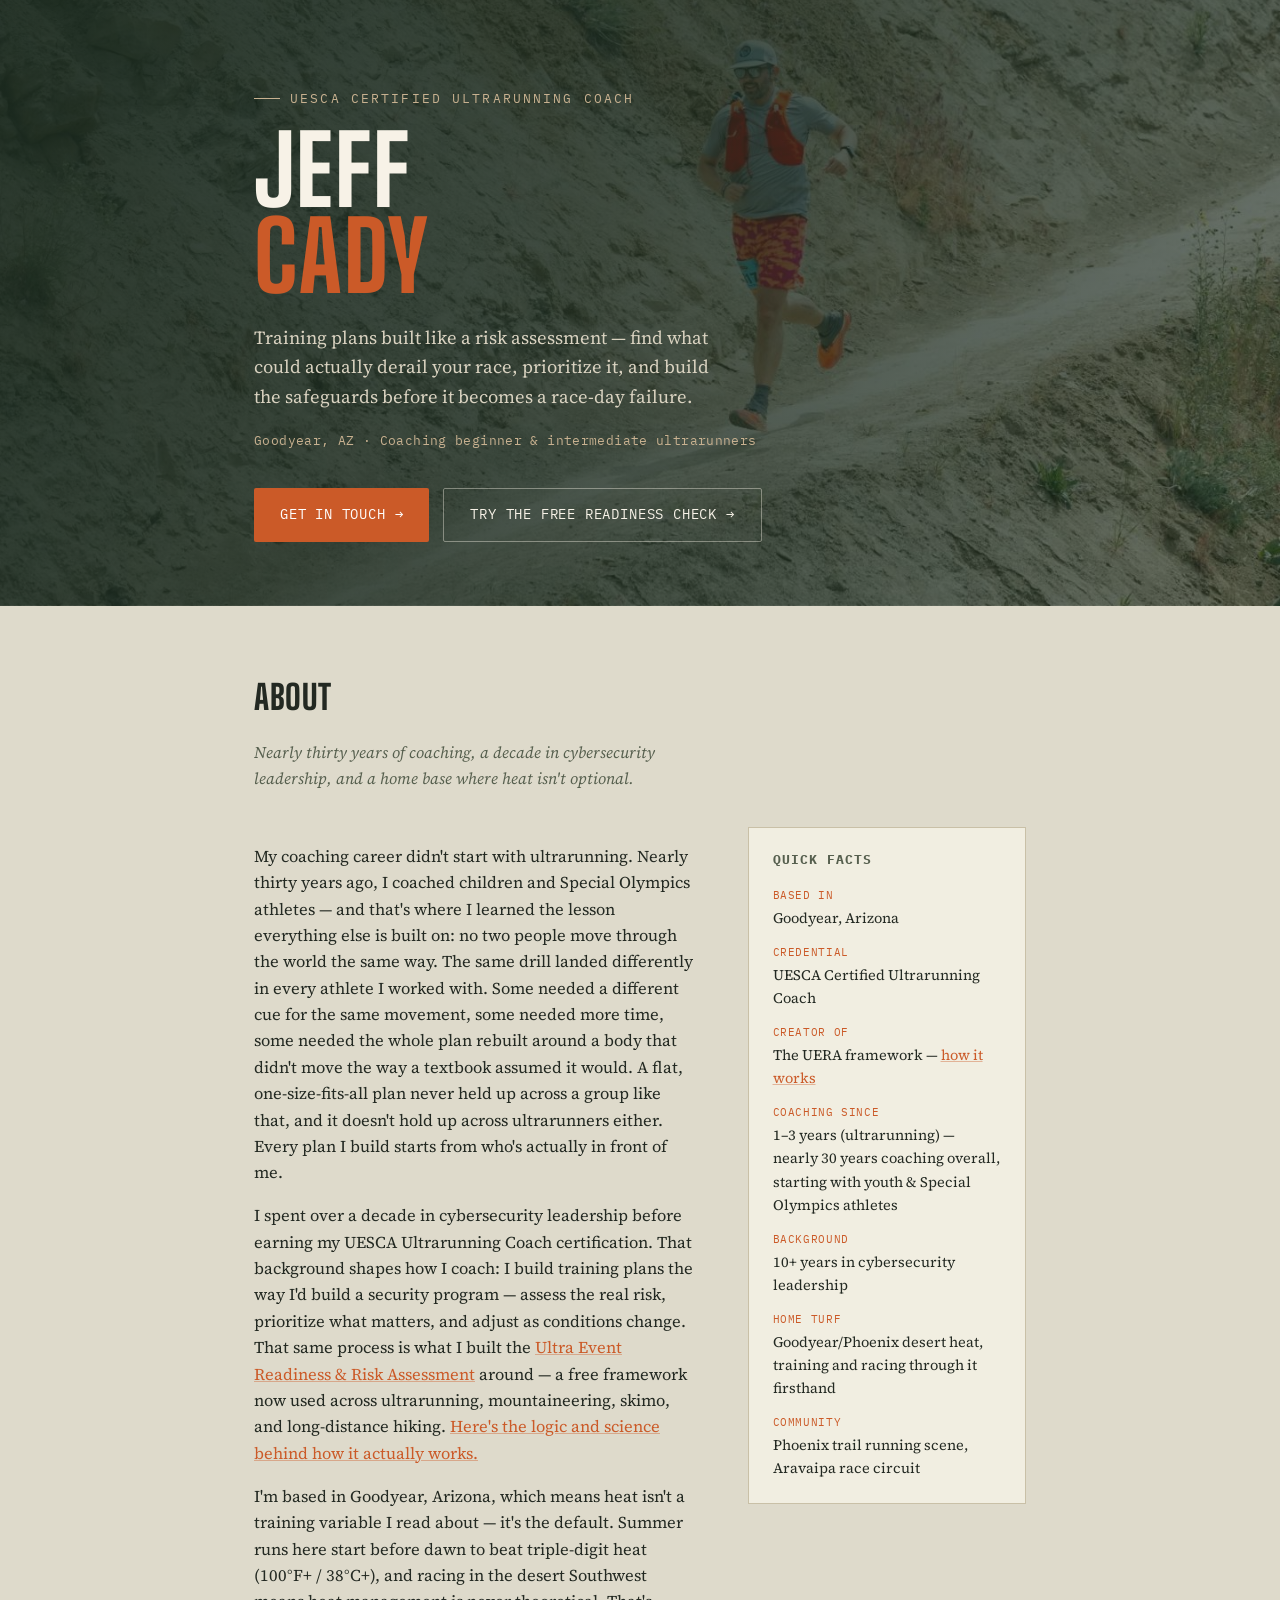
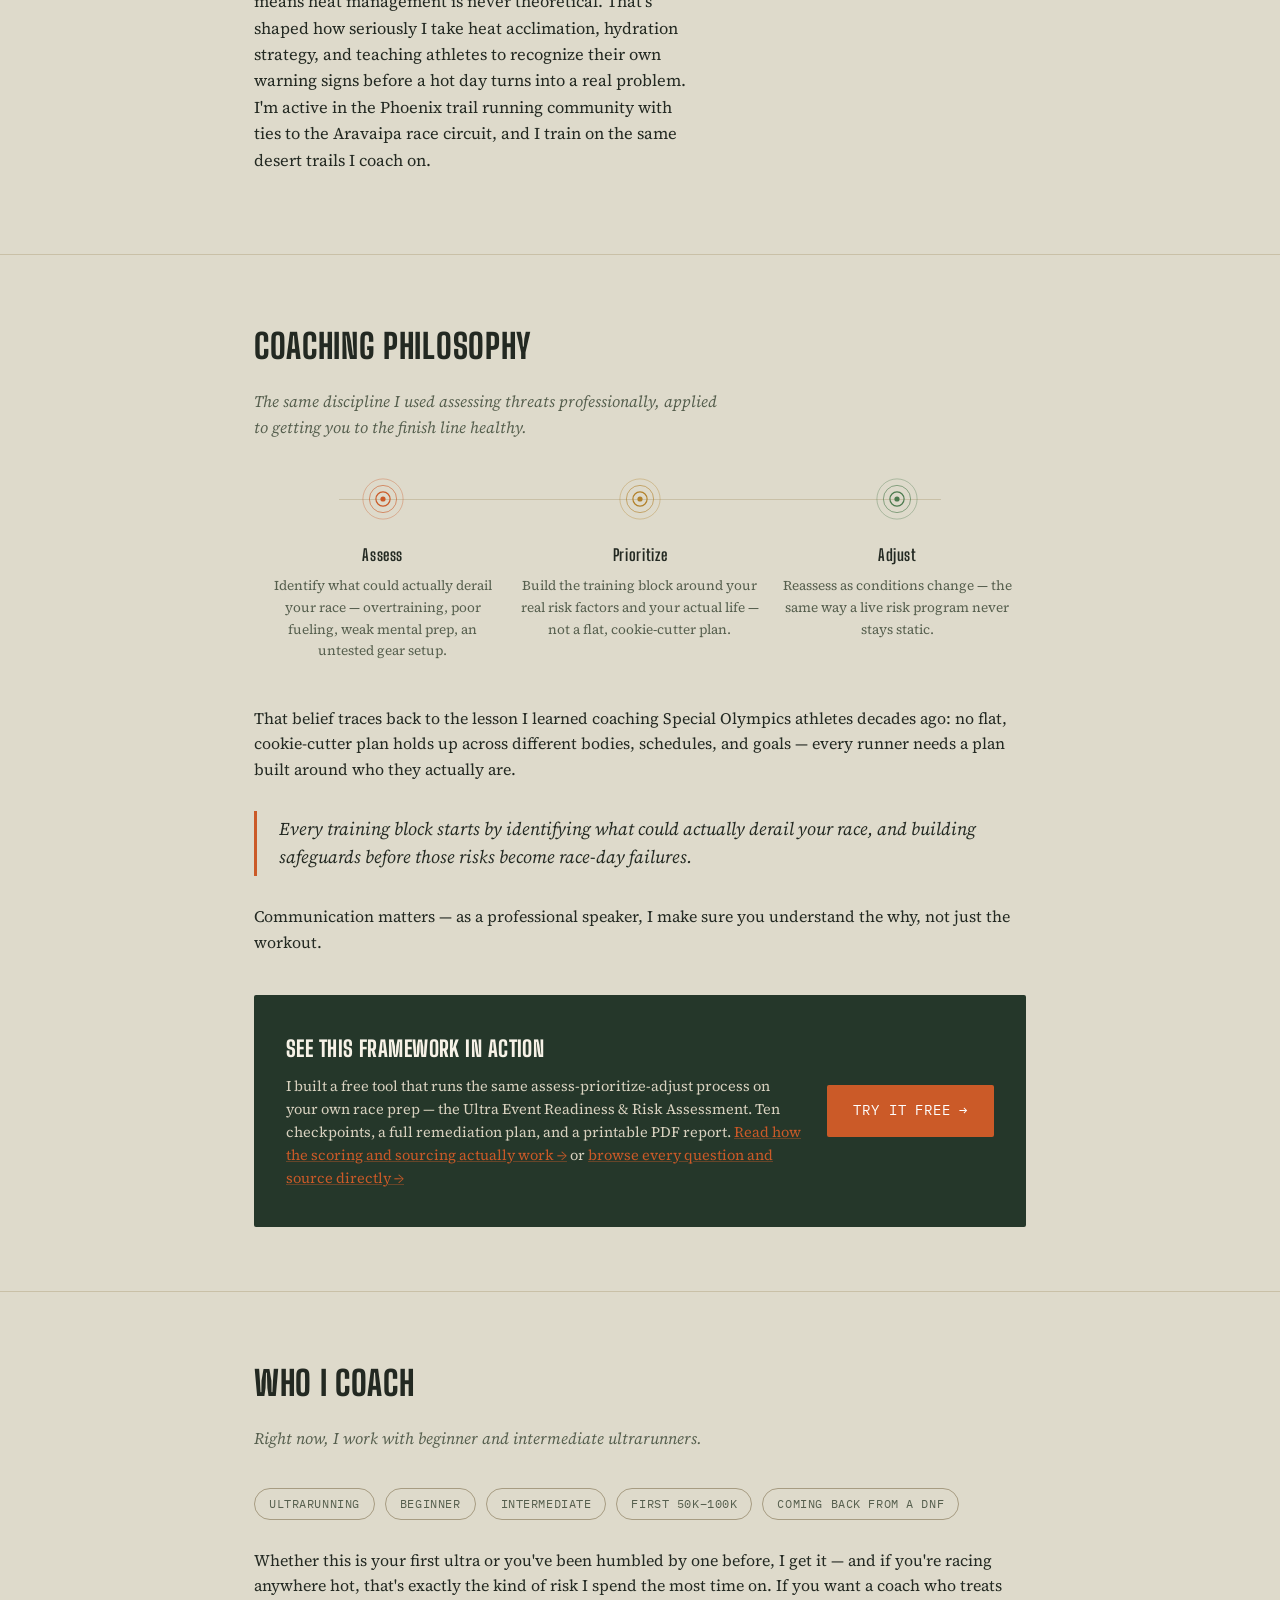
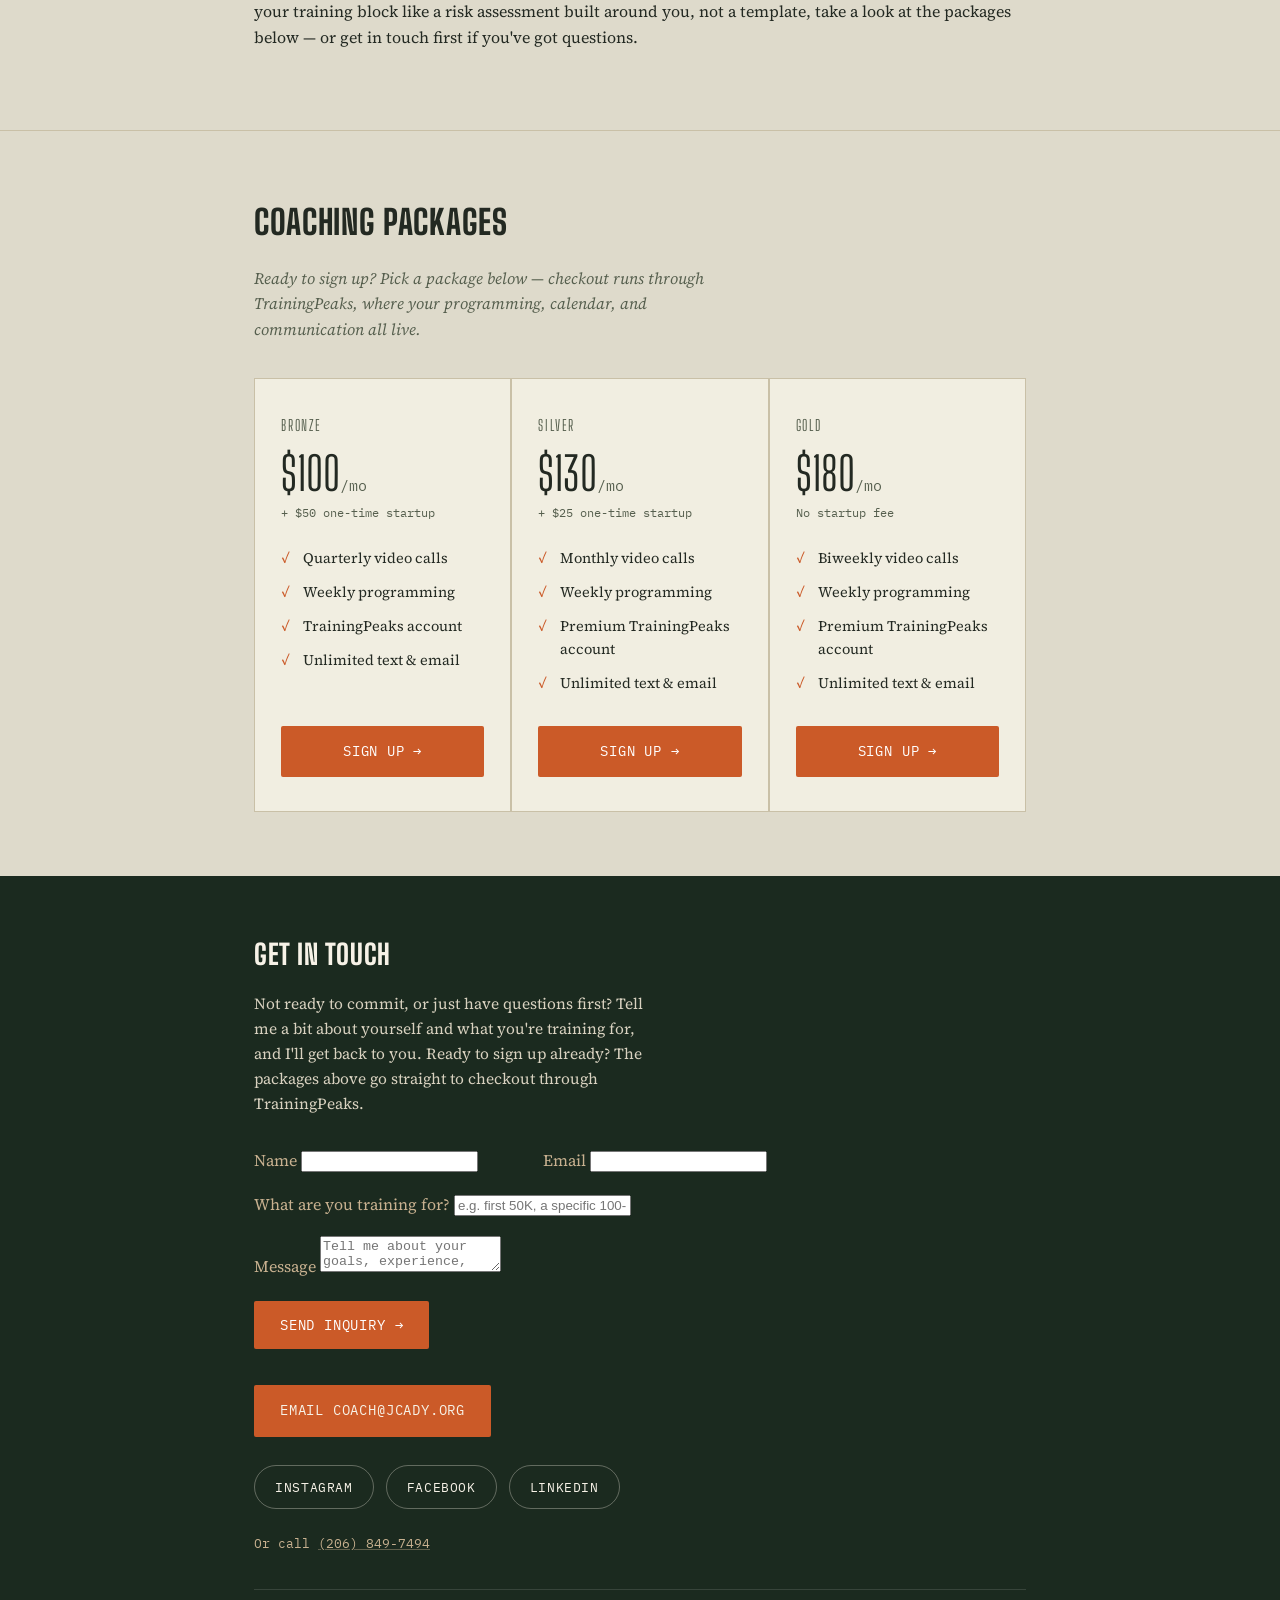
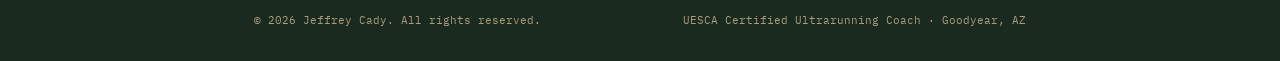
==== index.html @ 96039752 "Add GoatCounter script for analytics" ====
<!DOCTYPE html>
<html lang="en">
<head>
<meta charset="UTF-8">
<meta name="viewport" content="width=device-width, initial-scale=1.0">
<title>Jeff Cady — UESCA Certified Ultrarunning Coach</title>
<meta name="description" content="UESCA certified ultrarunning coach based in Goodyear, AZ. Training plans built like a risk assessment — find what could derail your race, then build the safeguards before it does.">
<link rel="preconnect" href="https://fonts.googleapis.com">
<link rel="preconnect" href="https://fonts.gstatic.com" crossorigin>
<link href="https://fonts.googleapis.com/css2?family=Big+Shoulders+Display:wght@600;700;800&family=Source+Serif+4:ital,opsz,wght@0,8..60,400;0,8..60,600;1,8..60,400&family=IBM+Plex+Mono:wght@400;500;600&display=swap" rel="stylesheet">
<link rel="stylesheet" href="theme.css">
<script src="theme.js"></script>
<style>
  /* Page-specific styles only — shared tokens, resets, type,
     layout shell, hero mechanism, and buttons live in theme.css */

  /* This page's name is two short words, so it can run bigger
     than the theme's default hero heading size. */
  .hero{
    padding:88px 0 64px;
    background-image:
      linear-gradient(120deg, rgba(27,42,31,0.93) 0%, rgba(27,42,31,0.82) 45%, rgba(27,42,31,0.58) 100%),
      url('hero-photo.jpg');
    background-size:cover;
    background-position:62% 30%;
  }
  .hero::before{display:none;}
  .hero h1{font-size:clamp(52px, 11vw, 96px); line-height:0.9;}

  .hero-meta{
    font-family:'IBM Plex Mono', monospace;
    font-size:12.5px;
    color:var(--dim);
    margin-top:18px;
    letter-spacing:0.03em;
  }

  /* ---------- ABOUT ---------- */
  .about-grid{display:grid;grid-template-columns:1.6fr 1fr;gap:48px;align-items:start;}
  .about-grid p{font-size:16.5px;margin-bottom:16px;}
  .facts h3{font-size:13px;letter-spacing:0.08em;color:var(--ink-soft);margin-bottom:16px;font-family:'IBM Plex Mono';text-transform:uppercase;}
  .facts dl{margin:0;}
  .facts dt{font-family:'IBM Plex Mono';font-size:10.5px;letter-spacing:0.06em;text-transform:uppercase;color:var(--accent);margin-top:14px;}
  .facts dt:first-child{margin-top:0;}
  .facts dd{margin:3px 0 0;font-size:14.5px;}
  .facts dd a, #about > .wrap > .about-grid > div > p a{
    color:var(--accent);text-decoration:underline;text-decoration-color:rgba(203,90,40,0.4);
  }
  .facts dd a:hover, #about > .wrap > .about-grid > div > p a:hover{text-decoration-color:var(--accent);}

  @media (max-width:700px){
    .about-grid{grid-template-columns:1fr;}
  }

  /* ---------- PHILOSOPHY / SIGNATURE ---------- */
  .process{
    display:flex;align-items:flex-start;justify-content:space-between;
    margin:8px 0 44px;position:relative;
  }
  .process::before{
    content:"";position:absolute;top:22px;left:11%;right:11%;height:1px;
    background:var(--line-soft);z-index:0;
  }
  .process-step{
    position:relative;z-index:1;flex:1;text-align:center;padding:0 8px;
  }
  .process-step .ring{width:44px;height:44px;margin:0 auto 14px;}
  .process-step h4{
    font-family:'Big Shoulders Display';font-size:16px;letter-spacing:0.04em;
    color:var(--ink);margin-bottom:8px;
  }
  .process-step p{font-size:13.5px;color:var(--ink-soft);margin:0;}

  .philosophy-quote{
    border-left:3px solid var(--accent);
    padding:4px 0 4px 22px;
    margin:28px 0;
    font-size:18px;
    font-style:italic;
    color:var(--ink);
  }

  .tool-callout{
    background:var(--pine-2);
    color:var(--cream);
    padding:36px 32px;
    border-radius:var(--radius);
    margin-top:40px;
    display:flex;
    flex-wrap:wrap;
    gap:24px;
    align-items:center;
    justify-content:space-between;
  }
  .tool-callout .copy{flex:1;min-width:240px;}
  .tool-callout h3{font-size:22px;color:var(--cream);margin-bottom:8px;}
  .tool-callout p{font-size:14.5px;color:#d9d2c0;margin:0;}
  .tool-callout p a{color:var(--accent);text-decoration:underline;text-decoration-color:rgba(203,90,40,0.4);}
  .tool-callout p a:hover{text-decoration-color:var(--accent);}

  /* ---------- FOOTER / CONTACT (page-specific parts) ---------- */
  .contact-row{display:flex;flex-wrap:wrap;gap:14px;margin-bottom:28px;}
  .social-links{display:flex;gap:12px;flex-wrap:wrap;margin-bottom:24px;}
  .social-links a{
    font-family:'IBM Plex Mono';font-size:12.5px;letter-spacing:0.05em;text-transform:uppercase;
    color:var(--cream);text-decoration:none;
    border:1px solid rgba(247,242,231,0.32);padding:11px 20px;border-radius:22px;
    transition:border-color .15s ease, color .15s ease, background .15s ease;
  }
  .social-links a:hover{border-color:var(--accent);color:var(--accent);background:rgba(203,90,40,0.1);}
  .phone-line{
    font-family:'IBM Plex Mono';font-size:12.5px;color:var(--dim);margin-bottom:20px;
  }
  .phone-line a{color:var(--dim);text-decoration:underline;text-decoration-color:rgba(200,177,144,0.4);}
  .phone-line a:hover{color:var(--accent);text-decoration-color:var(--accent);}

  /* ---------- INQUIRY FORM ---------- */
  .inquiry-form{
    display:grid;grid-template-columns:1fr 1fr;gap:18px;
    max-width:560px;margin-bottom:36px;
  }
  .inquiry-form .field:nth-child(3),
  .inquiry-form .field:nth-child(4){grid-column:1 / -1;}
  .inquiry-form button{grid-column:1 / -1;justify-self:start;margin-top:4px;}
  .form-status{
    background:rgba(75,122,78,0.18);border:1px solid var(--low);color:var(--cream);
    padding:14px 18px;margin-bottom:24px;max-width:560px;
    font-family:'IBM Plex Mono', monospace;font-size:13px;
  }
  @media (max-width:560px){
    .inquiry-form{grid-template-columns:1fr;}
    .inquiry-form .field:nth-child(3), .inquiry-form .field:nth-child(4){grid-column:auto;}
  }

  /* ---------- COACHING PACKAGES ---------- */
  .packages-grid{
    display:grid;grid-template-columns:repeat(3,1fr);gap:2px;
    background:var(--line-soft);border:1px solid var(--line-soft);
  }
  .package-card{
    background:var(--paper-2);padding:34px 26px;
    display:flex;flex-direction:column;
  }
  .package-name{
    font-family:'Big Shoulders Display';font-size:15px;letter-spacing:0.12em;
    text-transform:uppercase;color:var(--ink-soft);margin-bottom:14px;
  }
  .package-price{
    font-family:'Big Shoulders Display';font-size:46px;color:var(--ink);
    line-height:1;margin-bottom:6px;
  }
  .package-price span{
    font-size:15px;font-family:'IBM Plex Mono', monospace;text-transform:none;
    letter-spacing:0;color:var(--ink-soft);
  }
  .package-startup{
    font-family:'IBM Plex Mono', monospace;font-size:12px;color:var(--ink-soft);
    margin-bottom:24px;min-height:16px;
  }
  .package-features{
    list-style:none;padding:0;margin:0 0 30px;flex:1;
    display:flex;flex-direction:column;gap:11px;
  }
  .package-features li{
    font-size:14.5px;padding-left:22px;position:relative;
  }
  .package-features li::before{
    content:"\2713";position:absolute;left:0;color:var(--accent);font-weight:600;
  }
  .package-card .btn{width:100%;justify-content:center;text-align:center;}

  @media (max-width:760px){
    .packages-grid{grid-template-columns:1fr;}
  }

  @media (max-width:640px){
    .process{flex-direction:column;gap:28px;}
    .process::before{display:none;}
    .tool-callout{flex-direction:column;align-items:flex-start;}
  }
</style>
</head>
<body>

<header class="hero">
  <div class="wrap">
    <div class="eyebrow">UESCA Certified Ultrarunning Coach</div>
    <h1>Jeff<br><em>Cady</em></h1>
    <p class="lead">Training plans built like a risk assessment — find what could actually derail your race, prioritize it, and build the safeguards before it becomes a race-day failure.</p>
    <div class="hero-meta">Goodyear, AZ &middot; Coaching beginner &amp; intermediate ultrarunners</div>
    <div class="btn-row">
      <a class="btn" href="#contact">Get in Touch &rarr;</a>
      <a class="btn ghost" href="https://uera.jcady.org/?coach=jeff">Try the Free Readiness Check &rarr;</a>
    </div>
  </div>
</header>

<main>

  <section id="about">
    <div class="wrap">
      <h2 class="section-title">About</h2>
      <p class="section-sub">Nearly thirty years of coaching, a decade in cybersecurity leadership, and a home base where heat isn't optional.</p>

      <div class="about-grid">
        <div>
          <p>My coaching career didn't start with ultrarunning. Nearly thirty years ago, I coached children and Special Olympics athletes — and that's where I learned the lesson everything else is built on: no two people move through the world the same way. The same drill landed differently in every athlete I worked with. Some needed a different cue for the same movement, some needed more time, some needed the whole plan rebuilt around a body that didn't move the way a textbook assumed it would. A flat, one-size-fits-all plan never held up across a group like that, and it doesn't hold up across ultrarunners either. Every plan I build starts from who's actually in front of me.</p>
          <p>I spent over a decade in cybersecurity leadership before earning my UESCA Ultrarunning Coach certification. That background shapes how I coach: I build training plans the way I'd build a security program — assess the real risk, prioritize what matters, and adjust as conditions change. That same process is what I built the <a href="https://uera.jcady.org/?coach=jeff">Ultra Event Readiness &amp; Risk Assessment</a> around — a free framework now used across ultrarunning, mountaineering, skimo, and long-distance hiking. <a href="framework.html">Here's the logic and science behind how it actually works.</a></p>
          <p>I'm based in Goodyear, Arizona, which means heat isn't a training variable I read about — it's the default. Summer runs here start before dawn to beat triple-digit heat (100°F+ / 38°C+), and racing in the desert Southwest means heat management is never theoretical. That's shaped how seriously I take heat acclimation, hydration strategy, and teaching athletes to recognize their own warning signs before a hot day turns into a real problem. I'm active in the Phoenix trail running community with ties to the Aravaipa race circuit, and I train on the same desert trails I coach on.</p>
        </div>
        <div class="facts card">
          <h3>Quick Facts</h3>
          <dl>
            <dt>Based In</dt>
            <dd>Goodyear, Arizona</dd>
            <dt>Credential</dt>
            <dd>UESCA Certified Ultrarunning Coach</dd>
            <dt>Creator Of</dt>
            <dd>The UERA framework — <a href="framework.html">how it works</a></dd>
            <dt>Coaching Since</dt>
            <dd>1&ndash;3 years (ultrarunning) &mdash; nearly 30 years coaching overall, starting with youth &amp; Special Olympics athletes</dd>
            <dt>Background</dt>
            <dd>10+ years in cybersecurity leadership</dd>
            <dt>Home Turf</dt>
            <dd>Goodyear/Phoenix desert heat, training and racing through it firsthand</dd>
            <dt>Community</dt>
            <dd>Phoenix trail running scene, Aravaipa race circuit</dd>
          </dl>
        </div>
      </div>
    </div>
  </section>

  <section id="philosophy">
    <div class="wrap">
      <h2 class="section-title">Coaching Philosophy</h2>
      <p class="section-sub">The same discipline I used assessing threats professionally, applied to getting you to the finish line healthy.</p>

      <div class="process">
        <div class="process-step">
          <div class="ring" data-ring="#CB5A28"></div>
          <h4>Assess</h4>
          <p>Identify what could actually derail your race — overtraining, poor fueling, weak mental prep, an untested gear setup.</p>
        </div>
        <div class="process-step">
          <div class="ring" data-ring="#B2812A"></div>
          <h4>Prioritize</h4>
          <p>Build the training block around your real risk factors and your actual life — not a flat, cookie-cutter plan.</p>
        </div>
        <div class="process-step">
          <div class="ring" data-ring="#4B7A4E"></div>
          <h4>Adjust</h4>
          <p>Reassess as conditions change — the same way a live risk program never stays static.</p>
        </div>
      </div>

      <p>That belief traces back to the lesson I learned coaching Special Olympics athletes decades ago: no flat, cookie-cutter plan holds up across different bodies, schedules, and goals — every runner needs a plan built around who they actually are.</p>

      <p class="philosophy-quote">Every training block starts by identifying what could actually derail your race, and building safeguards before those risks become race-day failures.</p>

      <p>Communication matters — as a professional speaker, I make sure you understand the why, not just the workout.</p>

      <div class="tool-callout">
        <div class="copy">
          <h3>See this framework in action</h3>
          <p>I built a free tool that runs the same assess-prioritize-adjust process on your own race prep — the Ultra Event Readiness &amp; Risk Assessment. Ten checkpoints, a full remediation plan, and a printable PDF report. <a href="framework.html">Read how the scoring and sourcing actually work &rarr;</a> or <a href="questions.html">browse every question and source directly &rarr;</a></p>
        </div>
        <a class="btn" href="https://uera.jcady.org/?coach=jeff">Try It Free &rarr;</a>
      </div>
    </div>
  </section>

  <section id="coaching">
    <div class="wrap">
      <h2 class="section-title">Who I Coach</h2>
      <p class="section-sub">Right now, I work with beginner and intermediate ultrarunners.</p>
      <div class="pill-row" style="margin-bottom:28px;">
        <span>Ultrarunning</span>
        <span>Beginner</span>
        <span>Intermediate</span>
        <span>First 50K&ndash;100K</span>
        <span>Coming Back From a DNF</span>
      </div>
      <p>Whether this is your first ultra or you've been humbled by one before, I get it — and if you're racing anywhere hot, that's exactly the kind of risk I spend the most time on. If you want a coach who treats your training block like a risk assessment built around you, not a template, take a look at the packages below — or get in touch first if you've got questions.</p>
    </div>
  </section>

  <section id="packages">
    <div class="wrap">
      <h2 class="section-title">Coaching Packages</h2>
      <p class="section-sub">Ready to sign up? Pick a package below — checkout runs through TrainingPeaks, where your programming, calendar, and communication all live.</p>

      <div class="packages-grid">
        <div class="package-card">
          <div class="package-name">Bronze</div>
          <div class="package-price">$100<span>/mo</span></div>
          <div class="package-startup">+ $50 one-time startup</div>
          <ul class="package-features">
            <li>Quarterly video calls</li>
            <li>Weekly programming</li>
            <li>TrainingPeaks account</li>
            <li>Unlimited text &amp; email</li>
          </ul>
          <a class="btn" href="https://checkout.trainingpeaks.com/product/fa7d87b4-37cd-4fff-86c9-94c279e840ec" target="_blank" rel="noopener">Sign Up &rarr;</a>
        </div>

        <div class="package-card">
          <div class="package-name">Silver</div>
          <div class="package-price">$130<span>/mo</span></div>
          <div class="package-startup">+ $25 one-time startup</div>
          <ul class="package-features">
            <li>Monthly video calls</li>
            <li>Weekly programming</li>
            <li>Premium TrainingPeaks account</li>
            <li>Unlimited text &amp; email</li>
          </ul>
          <a class="btn" href="https://checkout.trainingpeaks.com/product/b3e2604d-a844-4b4e-85df-d544a446a9f3" target="_blank" rel="noopener">Sign Up &rarr;</a>
        </div>

        <div class="package-card">
          <div class="package-name">Gold</div>
          <div class="package-price">$180<span>/mo</span></div>
          <div class="package-startup">No startup fee</div>
          <ul class="package-features">
            <li>Biweekly video calls</li>
            <li>Weekly programming</li>
            <li>Premium TrainingPeaks account</li>
            <li>Unlimited text &amp; email</li>
          </ul>
          <a class="btn" href="https://checkout.trainingpeaks.com/product/fa2227bb-a117-439f-84ff-10e4fa1d51db" target="_blank" rel="noopener">Sign Up &rarr;</a>
        </div>
      </div>
    </div>
  </section>

</main>

<footer id="contact" class="site-footer-full">
  <div class="wrap">
    <h2>Get In Touch</h2>
    <p class="lead-f">Not ready to commit, or just have questions first? Tell me a bit about yourself and what you're training for, and I'll get back to you. Ready to sign up already? The packages above go straight to checkout through TrainingPeaks.</p>

    <div id="formStatus" class="form-status" hidden>Thanks — that's sent. I'll get back to you soon.</div>

    <form id="inquiryForm" class="inquiry-form" action="https://formspree.io/f/moeqvykw" method="POST">
      <div class="field">
        <label for="inq-name">Name</label>
        <input type="text" id="inq-name" name="name" required autocomplete="name">
      </div>
      <div class="field">
        <label for="inq-email">Email</label>
        <input type="email" id="inq-email" name="email" required autocomplete="email">
      </div>
      <div class="field">
        <label for="inq-goal">What are you training for?</label>
        <input type="text" id="inq-goal" name="training_for" placeholder="e.g. first 50K, a specific 100-miler, coming back from injury">
      </div>
      <div class="field">
        <label for="inq-message">Message</label>
        <textarea id="inq-message" name="message" required placeholder="Tell me about your goals, experience, and what you're looking for in a coach."></textarea>
      </div>

      <!-- Spam trap: real visitors never fill this in; bots often do. -->
      <input type="text" name="_gotcha" style="display:none" tabindex="-1" autocomplete="off">
      <input type="hidden" name="_subject" value="New coaching inquiry — jcady.org">
      <input type="hidden" name="_next" id="inq-next" value="">

      <button type="submit" class="btn">Send Inquiry &rarr;</button>
    </form>

    <div class="contact-row">
      <a class="btn ghost-dark" href="mailto:coach@jcady.org">Email coach@jcady.org</a>
    </div>

    <div class="social-links">
      <a href="https://www.instagram.com/jeffreycady/" target="_blank" rel="noopener">Instagram</a>
      <a href="https://www.facebook.com/jeffrey.cady" target="_blank" rel="noopener">Facebook</a>
      <a href="https://www.linkedin.com/in/jeffreycady/" target="_blank" rel="noopener">LinkedIn</a>
    </div>

    <div class="phone-line">Or call <a href="tel:2068497494">(206) 849-7494</a></div>

    <div class="footer-bottom">
      <span>&copy; 2026 Jeffrey Cady. All rights reserved.</span>
      <span>UESCA Certified Ultrarunning Coach &middot; Goodyear, AZ</span>
    </div>
  </div>
</footer>

<script>
  document.querySelectorAll('.ring[data-ring]').forEach(el=>{
    el.innerHTML = waypointIcon(el.dataset.ring, 44);
  });

  // Point Formspree's redirect back at this exact page, whatever domain
  // it ends up live on, and land on the contact section with ?sent=true.
  const nextField = document.getElementById('inq-next');
  if(nextField){
    nextField.value = window.location.origin + window.location.pathname + '?sent=true#contact';
  }

  // If we just got redirected back from a successful submission, show
  // the confirmation banner and clean the URL up.
  if(window.location.search.includes('sent=true')){
    const status = document.getElementById('formStatus');
    if(status) status.hidden = false;
    const form = document.getElementById('inquiryForm');
    if(form) form.hidden = true;
    history.replaceState(null, '', window.location.pathname + '#contact');
  }
</script>

<script data-goatcounter="https://jcady.goatcounter.com/count"
        async src="//gc.zgo.at/count.js"></script>
</body>
</html>
---- theme.css ----
/* ============================================================
   JEFF CADY / UESCA COACHING — SHARED THEME
   ------------------------------------------------------------
   Design tokens, resets, typography, layout shell, hero
   mechanism, and buttons shared by every page in this site
   family (jcady.org, uera.jcady.org, and any future page).

   HOW TO USE THIS FOR A NEW PAGE:
   1. Link this file + the same Google Fonts <link> this file
      assumes (Big Shoulders Display, Source Serif 4, IBM Plex
      Mono) — see any existing page's <head> for the exact tag.
   2. Link theme.js right after it (provides the topo contour
      background and the waypoint-ring icon generator).
   3. Use the classes below (.wrap, .hero, .btn, section,
      .section-title, etc.) for anything generic.
   4. Write page-specific CSS in your own page's <style> block,
      AFTER the theme.css <link>, so it can override anything
      that needs to differ (hero heading size, section colors,
      one-off components). Don't edit this file for a one-page
      need — only add something here if it's genuinely reusable
      across multiple pages.
   ============================================================ */

:root{
  /* ---- Core palette ---- */
  --paper:#DEDACB;
  --paper-2:#F1EEE1;
  --ink:#232922;
  --ink-soft:#565f4e;
  --pine:#1B2A1F;
  --pine-2:#25372A;
  --line:#A79C82;
  --line-soft:#c9c0a7;
  --accent:#CB5A28;
  --cream:#F7F2E7;
  --dim:#c8b190;
  --radius:2px;

  /* ---- Risk/status tiers ----
     For any tool that scores, flags, or rates something.
     Skip these tokens entirely on pages that don't need them. */
  --low:#4B7A4E;
  --mid:#B2812A;
  --high:#B23B2E;
  --low-bg:rgba(75,122,78,0.13);
  --mid-bg:rgba(178,129,42,0.15);
  --high-bg:rgba(178,59,46,0.14);
}

/* ---------- Reset & base ---------- */
*{box-sizing:border-box;}
html{scroll-behavior:smooth;}
body{
  margin:0;
  background:var(--paper);
  color:var(--ink);
  font-family:'Source Serif 4', Georgia, serif;
  -webkit-font-smoothing:antialiased;
  line-height:1.6;
}
img{max-width:100%;display:block;}
a{color:inherit;}

/* ---------- Typography ---------- */
h1,h2,h3,.display{
  font-family:'Big Shoulders Display', sans-serif;
  text-transform:uppercase;
  letter-spacing:0.02em;
  font-weight:800;
  margin:0;
}
.mono{font-family:'IBM Plex Mono', monospace;}
button{font-family:'IBM Plex Mono', monospace;cursor:pointer;}
button:focus-visible, input:focus-visible, a:focus-visible, label:focus-within{
  outline:3px solid var(--accent);
  outline-offset:2px;
}

/* ---------- Layout shell ---------- */
.wrap{max-width:820px;margin:0 auto;padding:0 24px;}
section{padding:64px 0;}
section + section{border-top:1px solid var(--line-soft);}
.section-title{font-size:clamp(26px,4vw,34px);margin-bottom:10px;}
.section-sub{color:var(--ink-soft);font-size:16px;max-width:60ch;margin-bottom:36px;font-style:italic;}

/* ---------- Hero (dark pine header w/ topo texture) ----------
   Structural mechanism only. Override .hero{padding} and
   .hero h1{font-size} per page — a two-word name and a
   four-word product title need different scale, and that's
   fine to set locally. */
.hero{
  background:var(--pine);
  color:var(--cream);
  position:relative;
  overflow:hidden;
  padding:76px 0 58px;
}
.hero::before{
  content:"";
  position:absolute;inset:0;
  background-image:var(--contour-pattern);
  opacity:0.5;
  pointer-events:none;
}
.hero .wrap{position:relative;z-index:1;}
.eyebrow{
  font-family:'IBM Plex Mono', monospace;
  font-size:12.5px;
  letter-spacing:0.17em;
  text-transform:uppercase;
  color:var(--dim);
  margin-bottom:19px;
  display:flex;
  align-items:center;
  gap:10px;
}
.eyebrow::before{content:"";width:26px;height:1px;background:var(--dim);display:inline-block;}
.hero h1{
  font-size:clamp(44px, 9vw, 80px);
  line-height:0.92;
  color:var(--cream);
}
.hero h1 em{font-style:normal;color:var(--accent);}
.hero p.lead{
  font-family:'Source Serif 4', serif;
  font-size:18.5px;
  color:#d9d2c0;
  max-width:52ch;
  margin-top:23px;
}

/* ---------- Buttons ---------- */
.btn-row{display:flex;gap:14px;margin-top:38px;flex-wrap:wrap;}
.btn{
  display:inline-flex;align-items:center;gap:10px;
  background:var(--accent);color:#fff;border:none;
  padding:15px 26px;font-size:13.5px;letter-spacing:0.06em;text-transform:uppercase;
  border-radius:var(--radius);text-decoration:none;
  font-family:'IBM Plex Mono', monospace;
  transition:background .15s ease, transform .15s ease;
}
.btn:hover{background:#b04b1f;}
.btn:active{transform:translateY(1px);}
.btn:disabled{opacity:0.35;cursor:not-allowed;}
.btn.small{padding:9px 16px;font-size:11.5px;}

/* Ghost button — default styling assumes a light background
   (body sections on --paper/--paper-2). */
.btn.ghost{background:transparent;border:1px solid var(--line);color:var(--ink);}
.btn.ghost:hover{background:rgba(0,0,0,0.05);}

/* Ghost button automatically flips for dark/hero contexts —
   any page's hero gets a correctly-contrasted ghost button
   for free, no per-page override needed. */
.hero .btn.ghost, .btn.ghost-dark{
  border-color:rgba(247,242,231,0.4);color:var(--cream);
}
.hero .btn.ghost:hover, .btn.ghost-dark:hover{background:rgba(255,255,255,0.08);}

/* ---------- Tags / pills ----------
   Small rounded label chips — used for specialty tags,
   category labels, anything that reads as a short badge. */
.pill-row{display:flex;flex-wrap:wrap;gap:10px;}
.pill-row span, .pill-row a{
  font-family:'IBM Plex Mono', monospace;font-size:11.5px;letter-spacing:0.05em;text-transform:uppercase;
  border:1px solid var(--line);padding:6px 14px;border-radius:20px;color:var(--ink-soft);
  text-decoration:none;
}

/* ---------- Simple card ----------
   A bordered content block on --paper-2. Good starting point
   for fact boxes, callouts, or list cards on a new page. */
.card{background:var(--paper-2);border:1px solid var(--line-soft);padding:22px 24px;}

/* ---------- Footer shell ----------
   The dark marketing-style footer (name, blurb, contact,
   copyright). A tool that just needs a thin credit line
   at the bottom of its own screens doesn't need this at all.*/
footer.site-footer-full{background:var(--pine);color:var(--dim);padding:56px 0 32px;}
footer.site-footer-full h2{color:var(--cream);font-size:28px;margin-bottom:12px;}
footer.site-footer-full p.lead-f{color:#d9d2c0;font-size:15.5px;max-width:50ch;margin-bottom:32px;}
.footer-bottom{
  border-top:1px solid rgba(255,255,255,0.12);
  margin-top:36px;padding-top:22px;
  font-family:'IBM Plex Mono', monospace;font-size:11px;color:#a99b7d;
  display:flex;justify-content:space-between;flex-wrap:wrap;gap:10px;
}
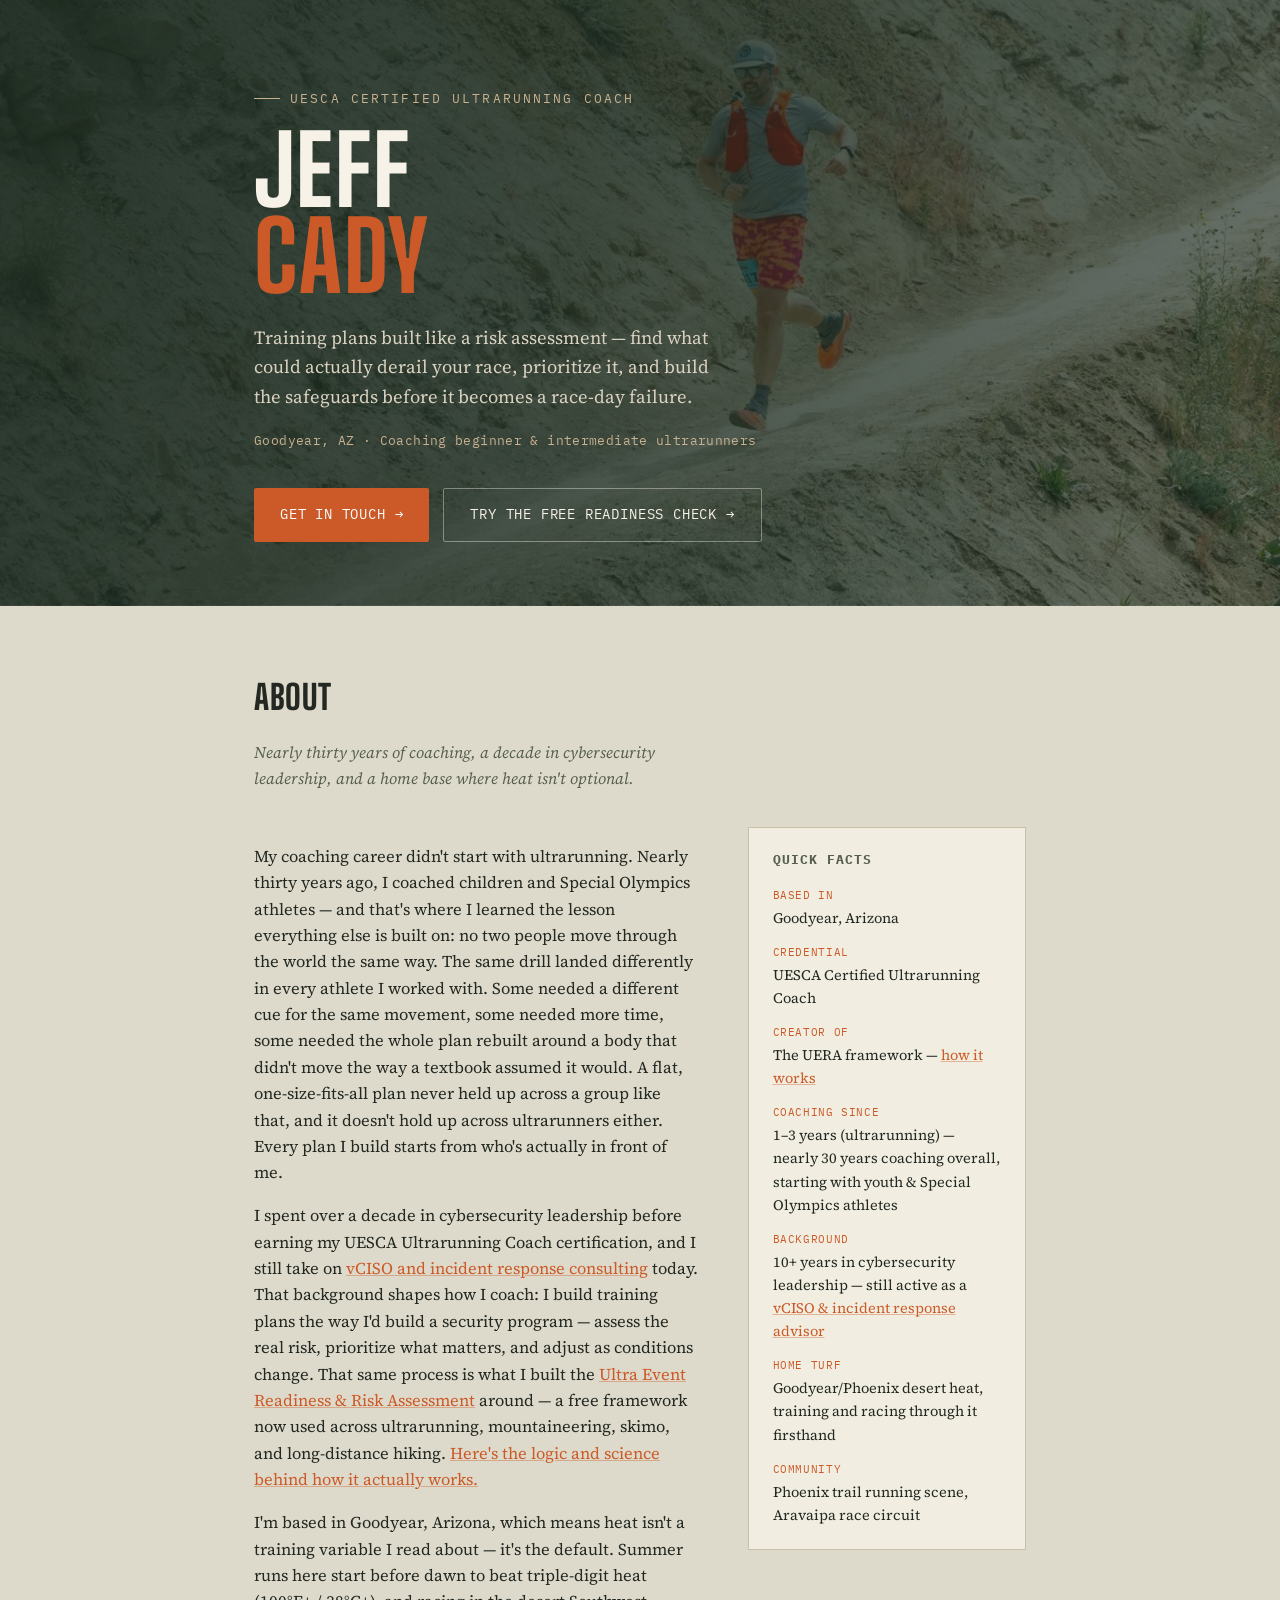
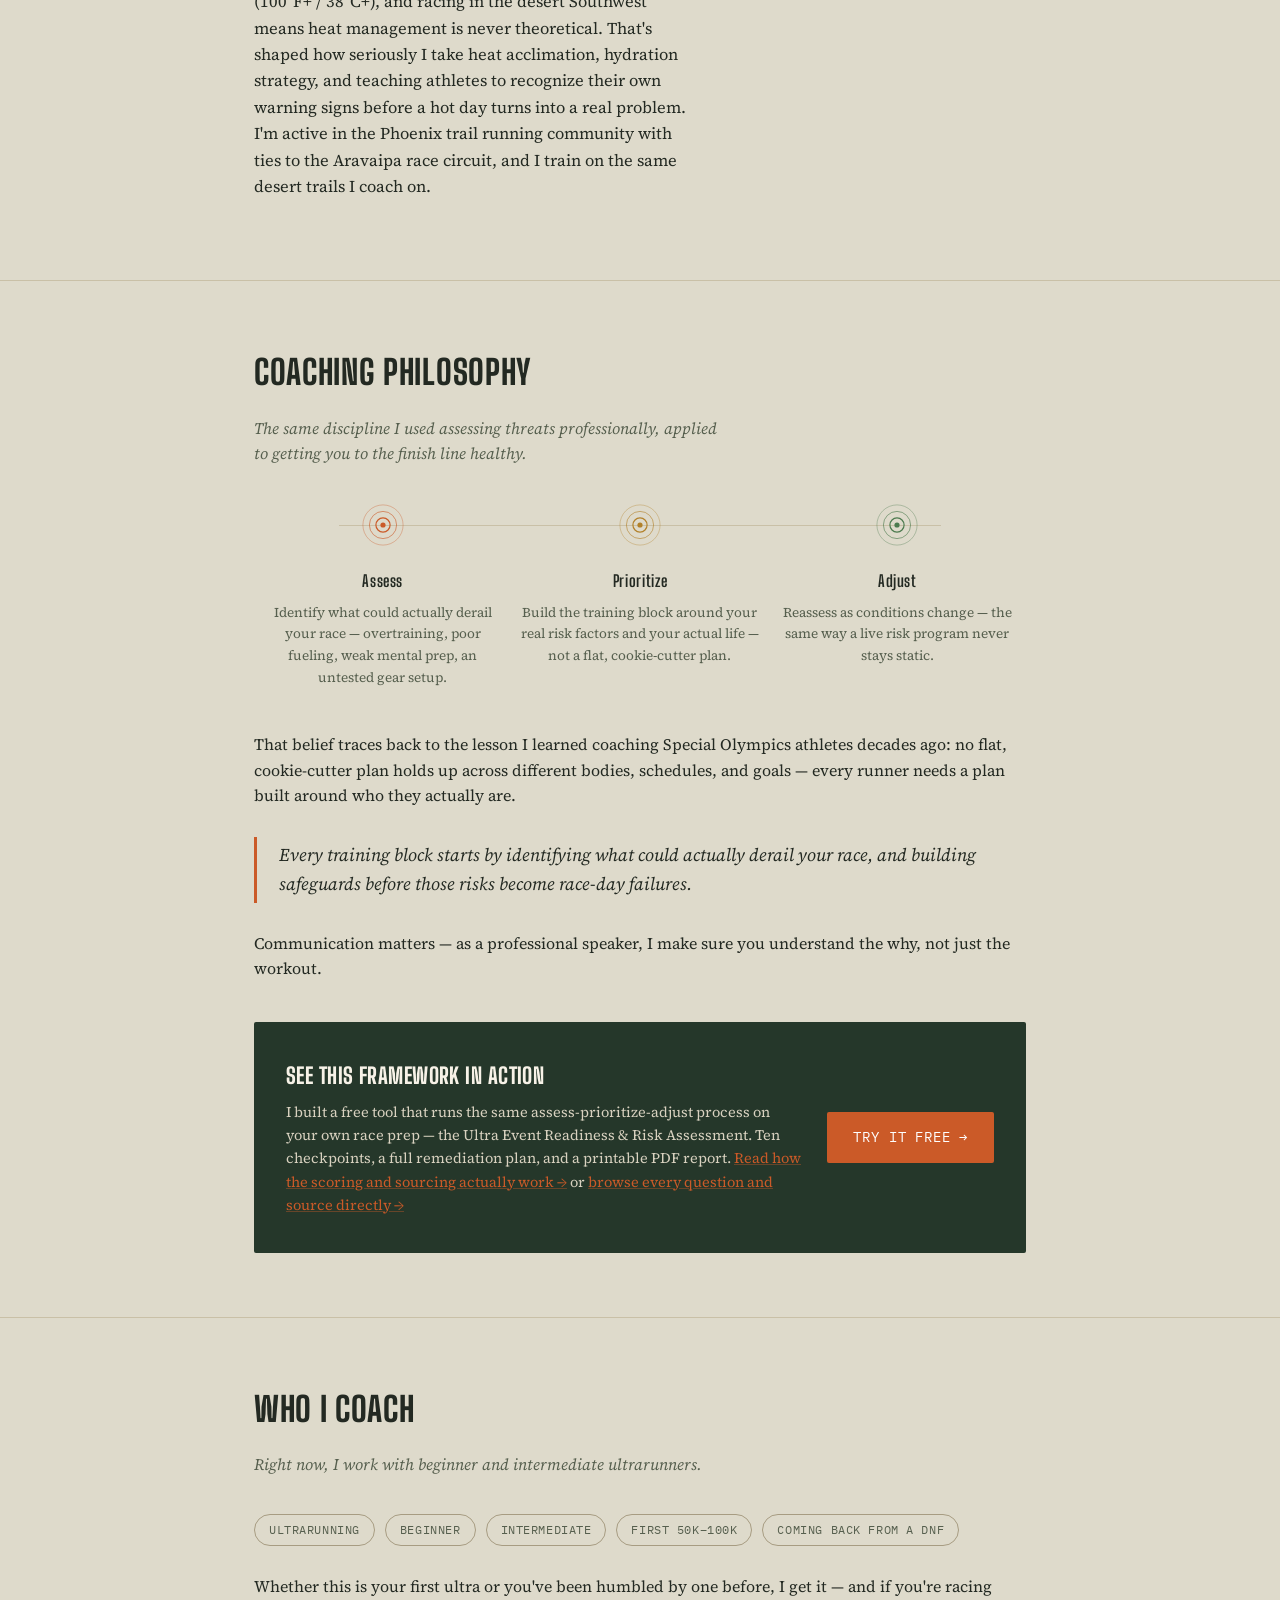
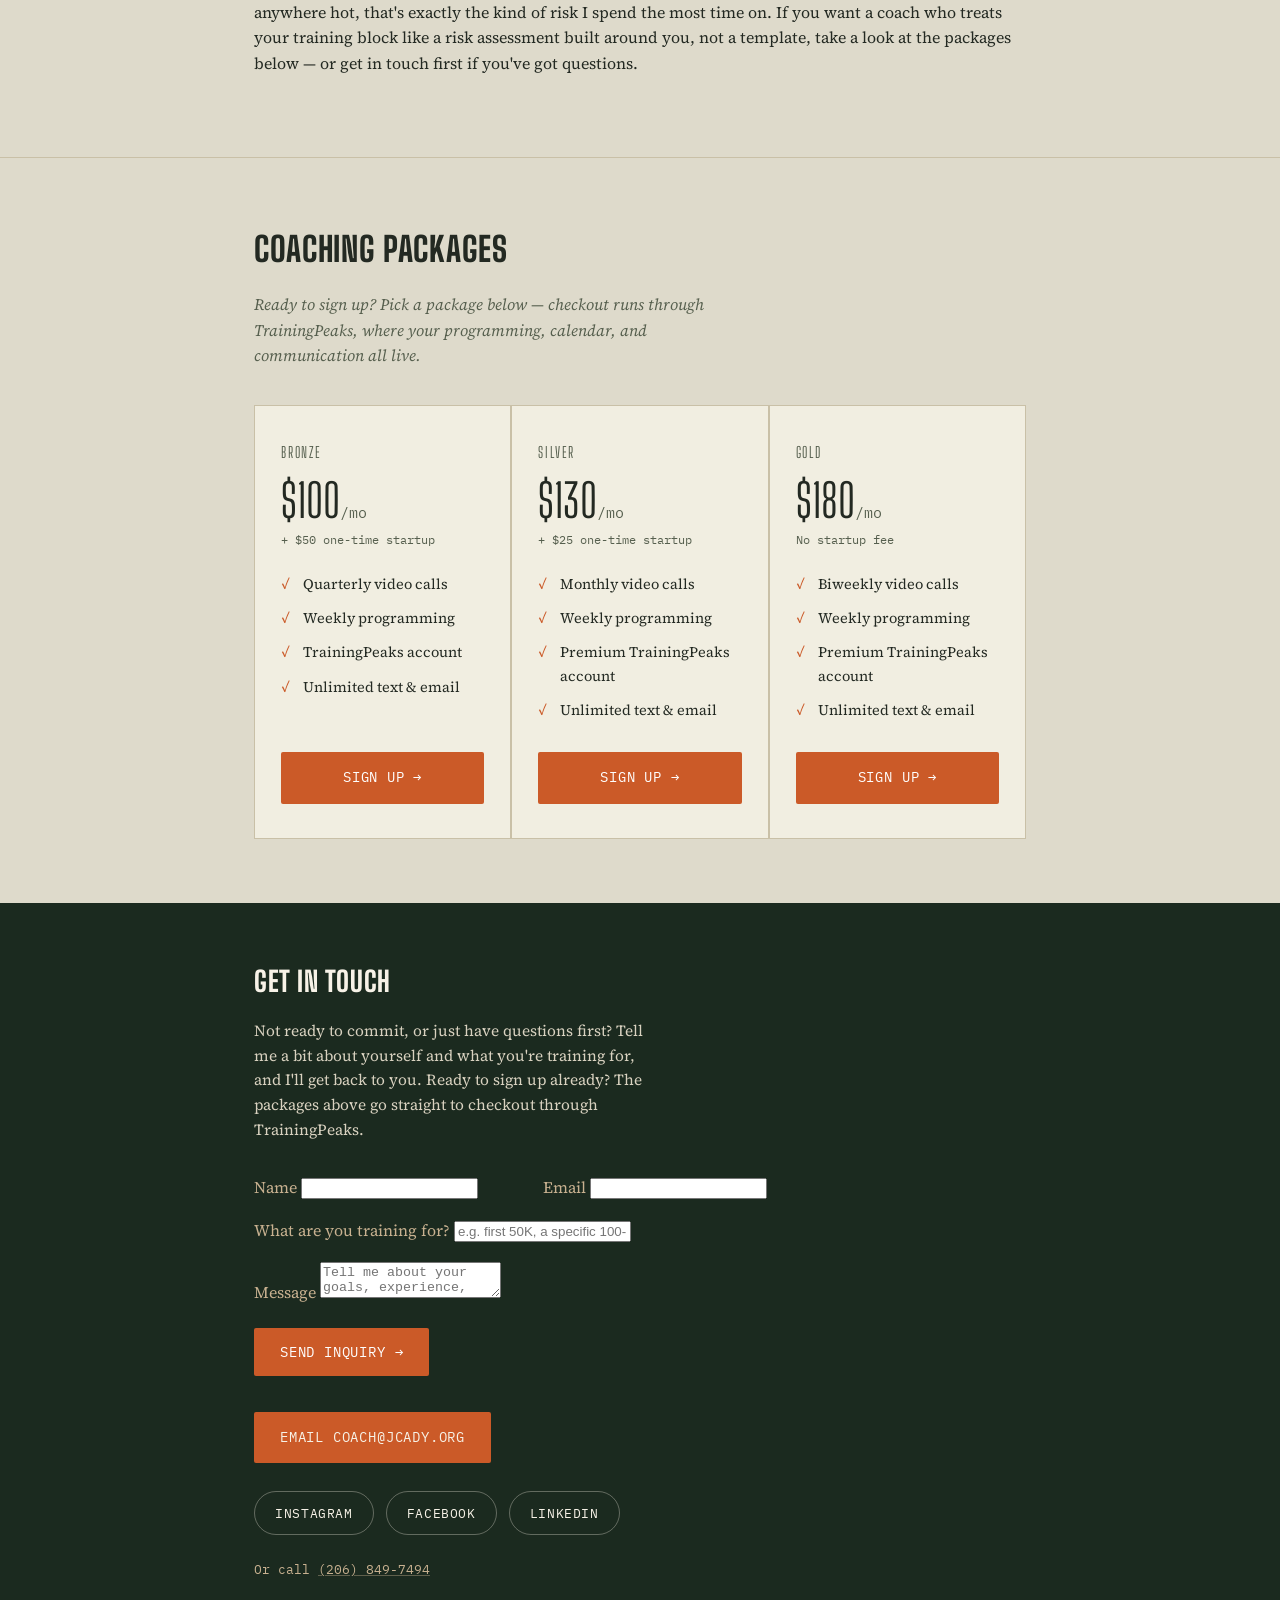
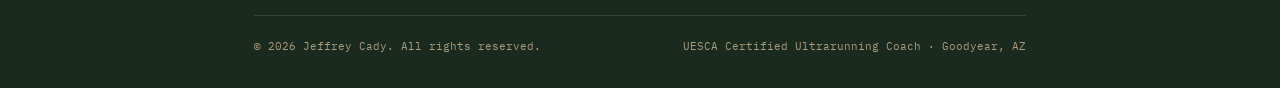
==== commit a0a8c9e5: "Update coaching background and experience details" ====
--- a/index.html
+++ b/index.html
@@ -205,7 +205,7 @@
       <div class="about-grid">
         <div>
           <p>My coaching career didn't start with ultrarunning. Nearly thirty years ago, I coached children and Special Olympics athletes — and that's where I learned the lesson everything else is built on: no two people move through the world the same way. The same drill landed differently in every athlete I worked with. Some needed a different cue for the same movement, some needed more time, some needed the whole plan rebuilt around a body that didn't move the way a textbook assumed it would. A flat, one-size-fits-all plan never held up across a group like that, and it doesn't hold up across ultrarunners either. Every plan I build starts from who's actually in front of me.</p>
-          <p>I spent over a decade in cybersecurity leadership before earning my UESCA Ultrarunning Coach certification. That background shapes how I coach: I build training plans the way I'd build a security program — assess the real risk, prioritize what matters, and adjust as conditions change. That same process is what I built the <a href="https://uera.jcady.org/?coach=jeff">Ultra Event Readiness &amp; Risk Assessment</a> around — a free framework now used across ultrarunning, mountaineering, skimo, and long-distance hiking. <a href="framework.html">Here's the logic and science behind how it actually works.</a></p>
+          <p>I spent over a decade in cybersecurity leadership before earning my UESCA Ultrarunning Coach certification, and I still take on <a href="https://security.jcady.org">vCISO and incident response consulting</a> today. That background shapes how I coach: I build training plans the way I'd build a security program — assess the real risk, prioritize what matters, and adjust as conditions change. That same process is what I built the <a href="https://uera.jcady.org/?coach=jeff">Ultra Event Readiness &amp; Risk Assessment</a> around — a free framework now used across ultrarunning, mountaineering, skimo, and long-distance hiking. <a href="framework.html">Here's the logic and science behind how it actually works.</a></p>
           <p>I'm based in Goodyear, Arizona, which means heat isn't a training variable I read about — it's the default. Summer runs here start before dawn to beat triple-digit heat (100°F+ / 38°C+), and racing in the desert Southwest means heat management is never theoretical. That's shaped how seriously I take heat acclimation, hydration strategy, and teaching athletes to recognize their own warning signs before a hot day turns into a real problem. I'm active in the Phoenix trail running community with ties to the Aravaipa race circuit, and I train on the same desert trails I coach on.</p>
         </div>
         <div class="facts card">
@@ -220,7 +220,7 @@
             <dt>Coaching Since</dt>
             <dd>1&ndash;3 years (ultrarunning) &mdash; nearly 30 years coaching overall, starting with youth &amp; Special Olympics athletes</dd>
             <dt>Background</dt>
-            <dd>10+ years in cybersecurity leadership</dd>
+            <dd>10+ years in cybersecurity leadership — still active as a <a href="https://security.jcady.org">vCISO &amp; incident response advisor</a></dd>
             <dt>Home Turf</dt>
             <dd>Goodyear/Phoenix desert heat, training and racing through it firsthand</dd>
             <dt>Community</dt>
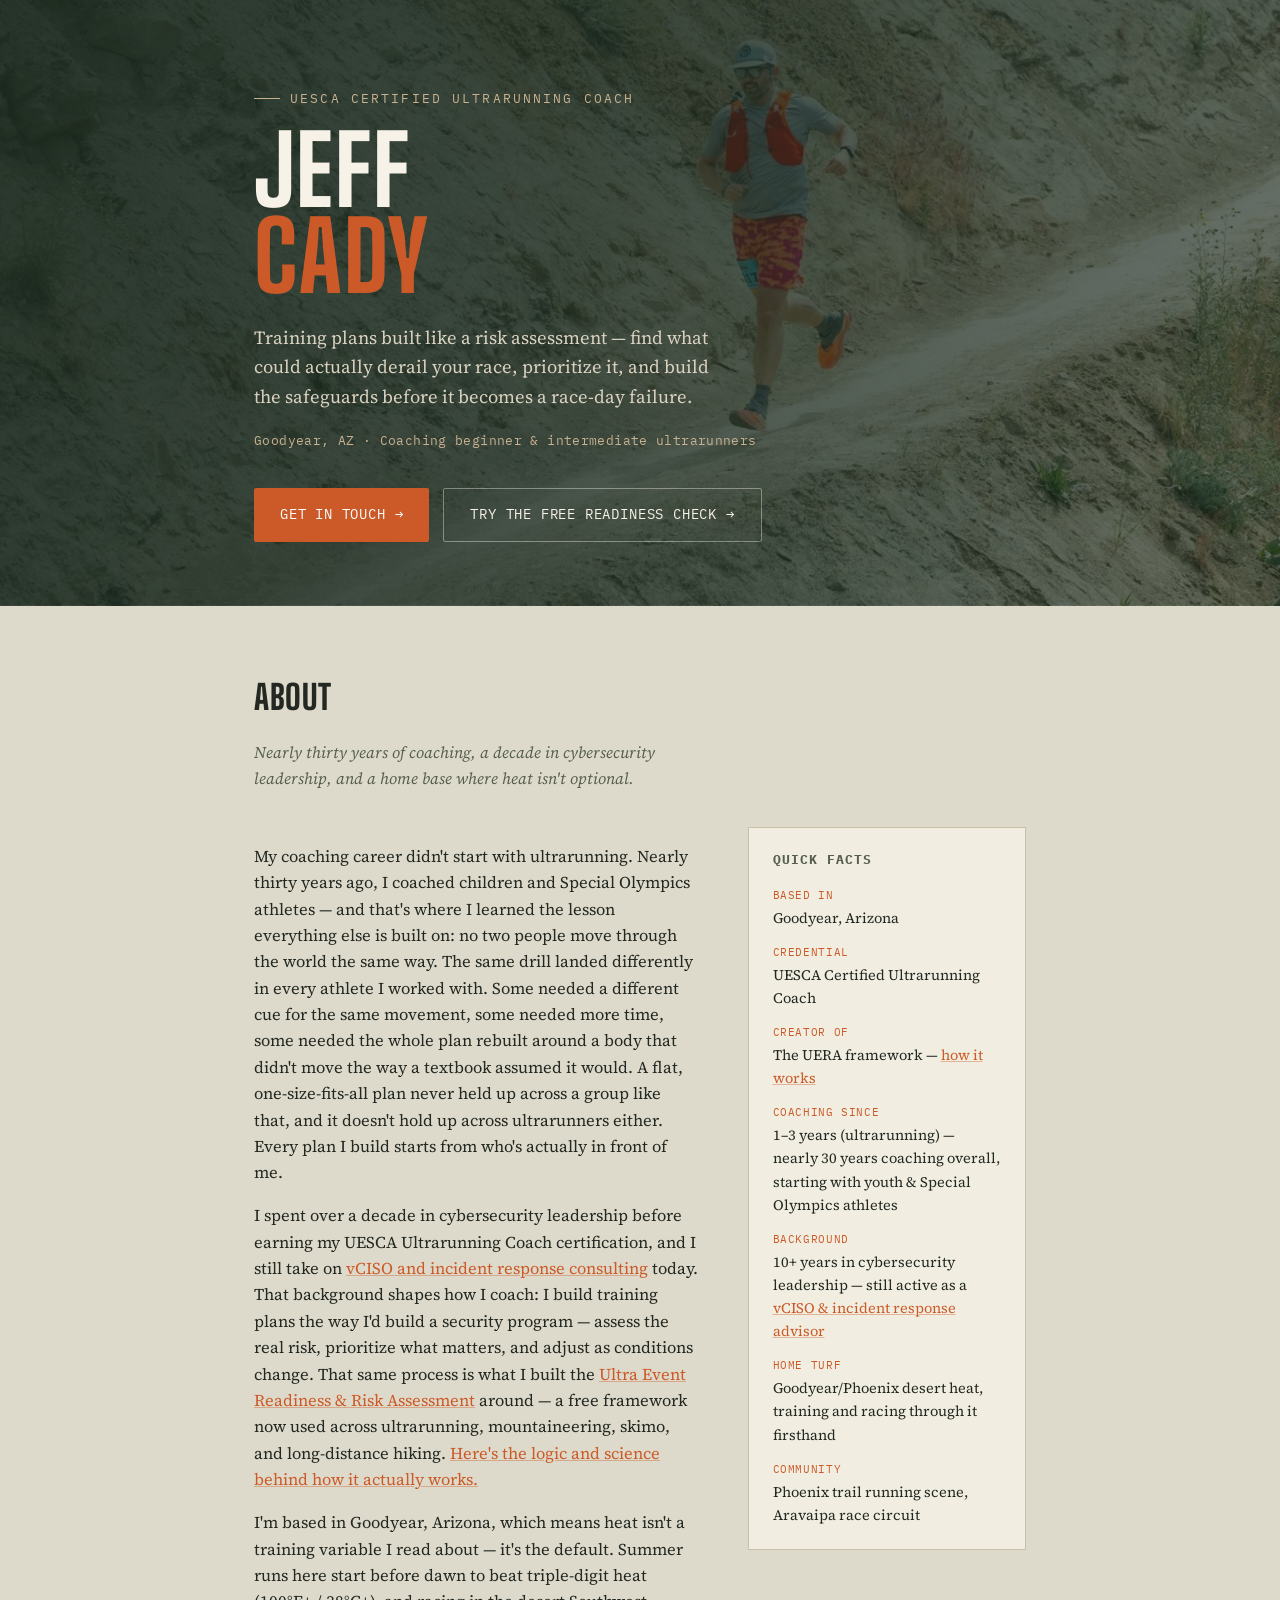
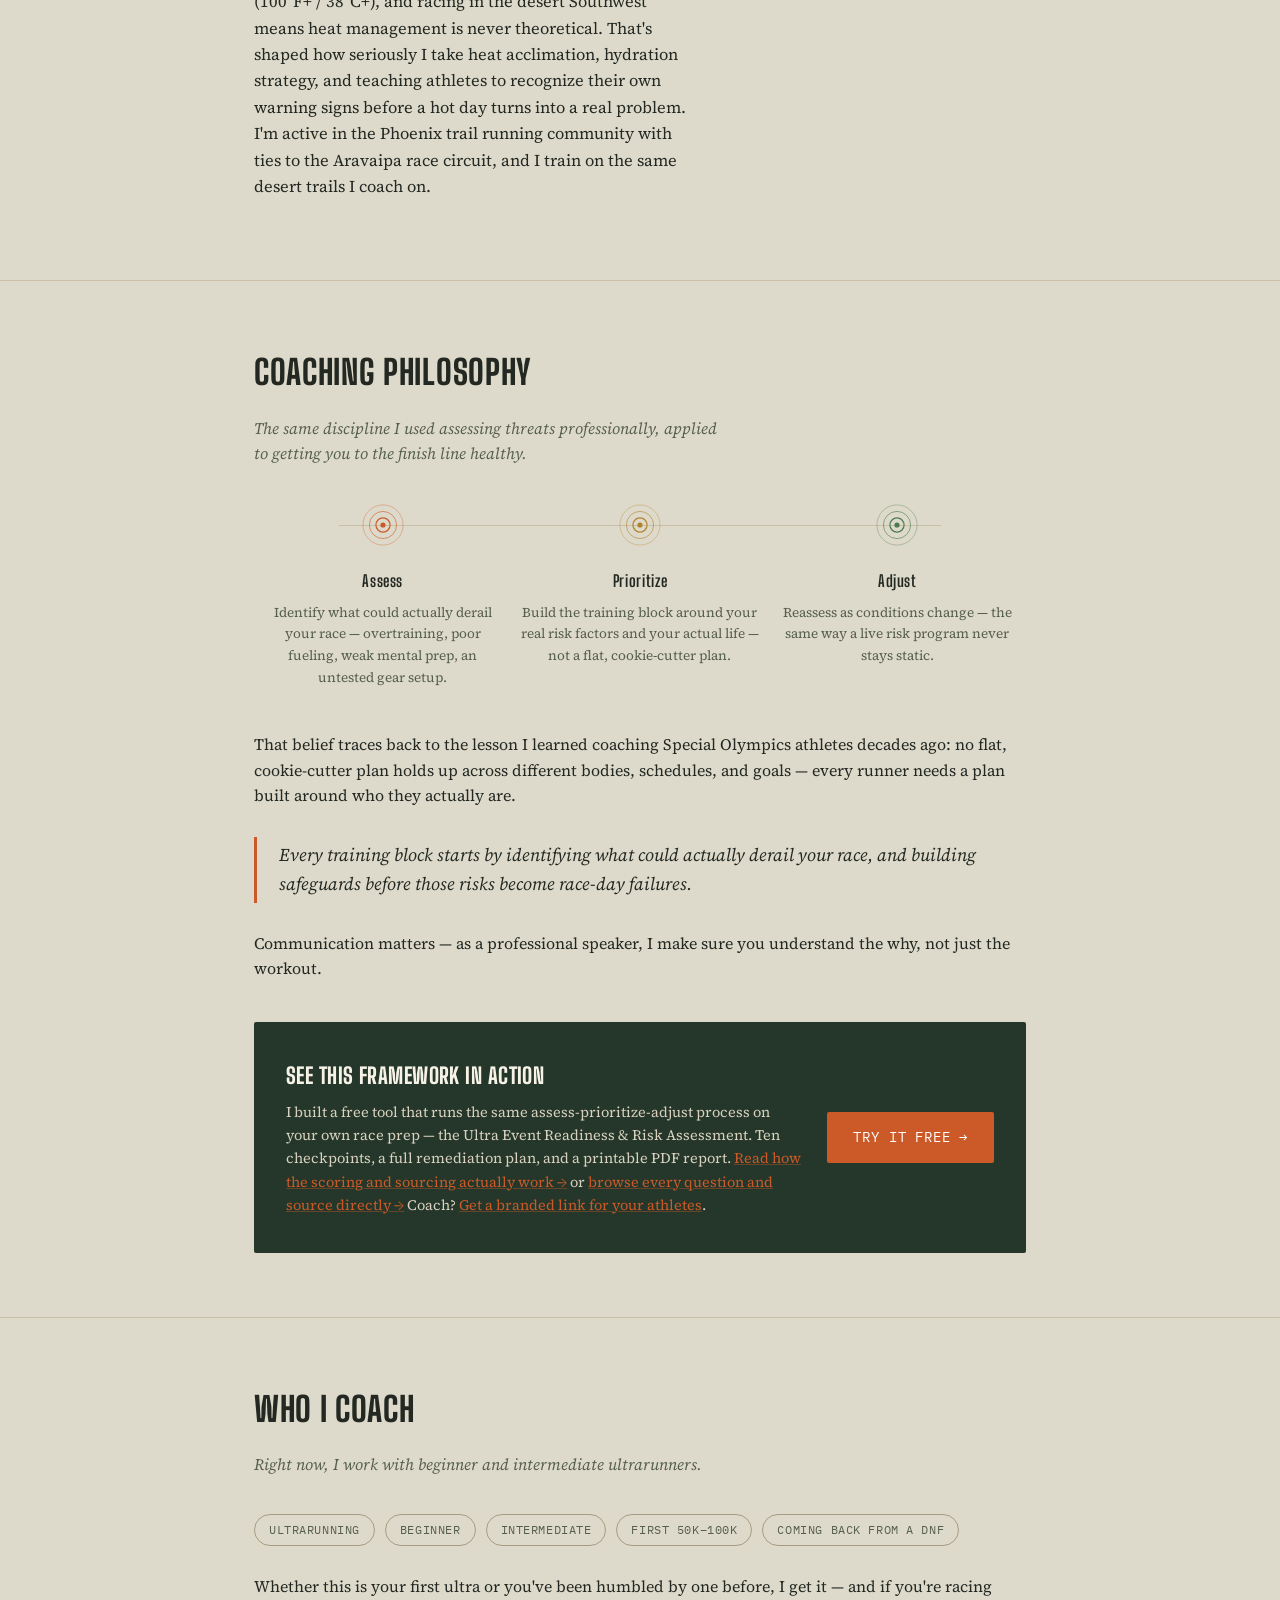
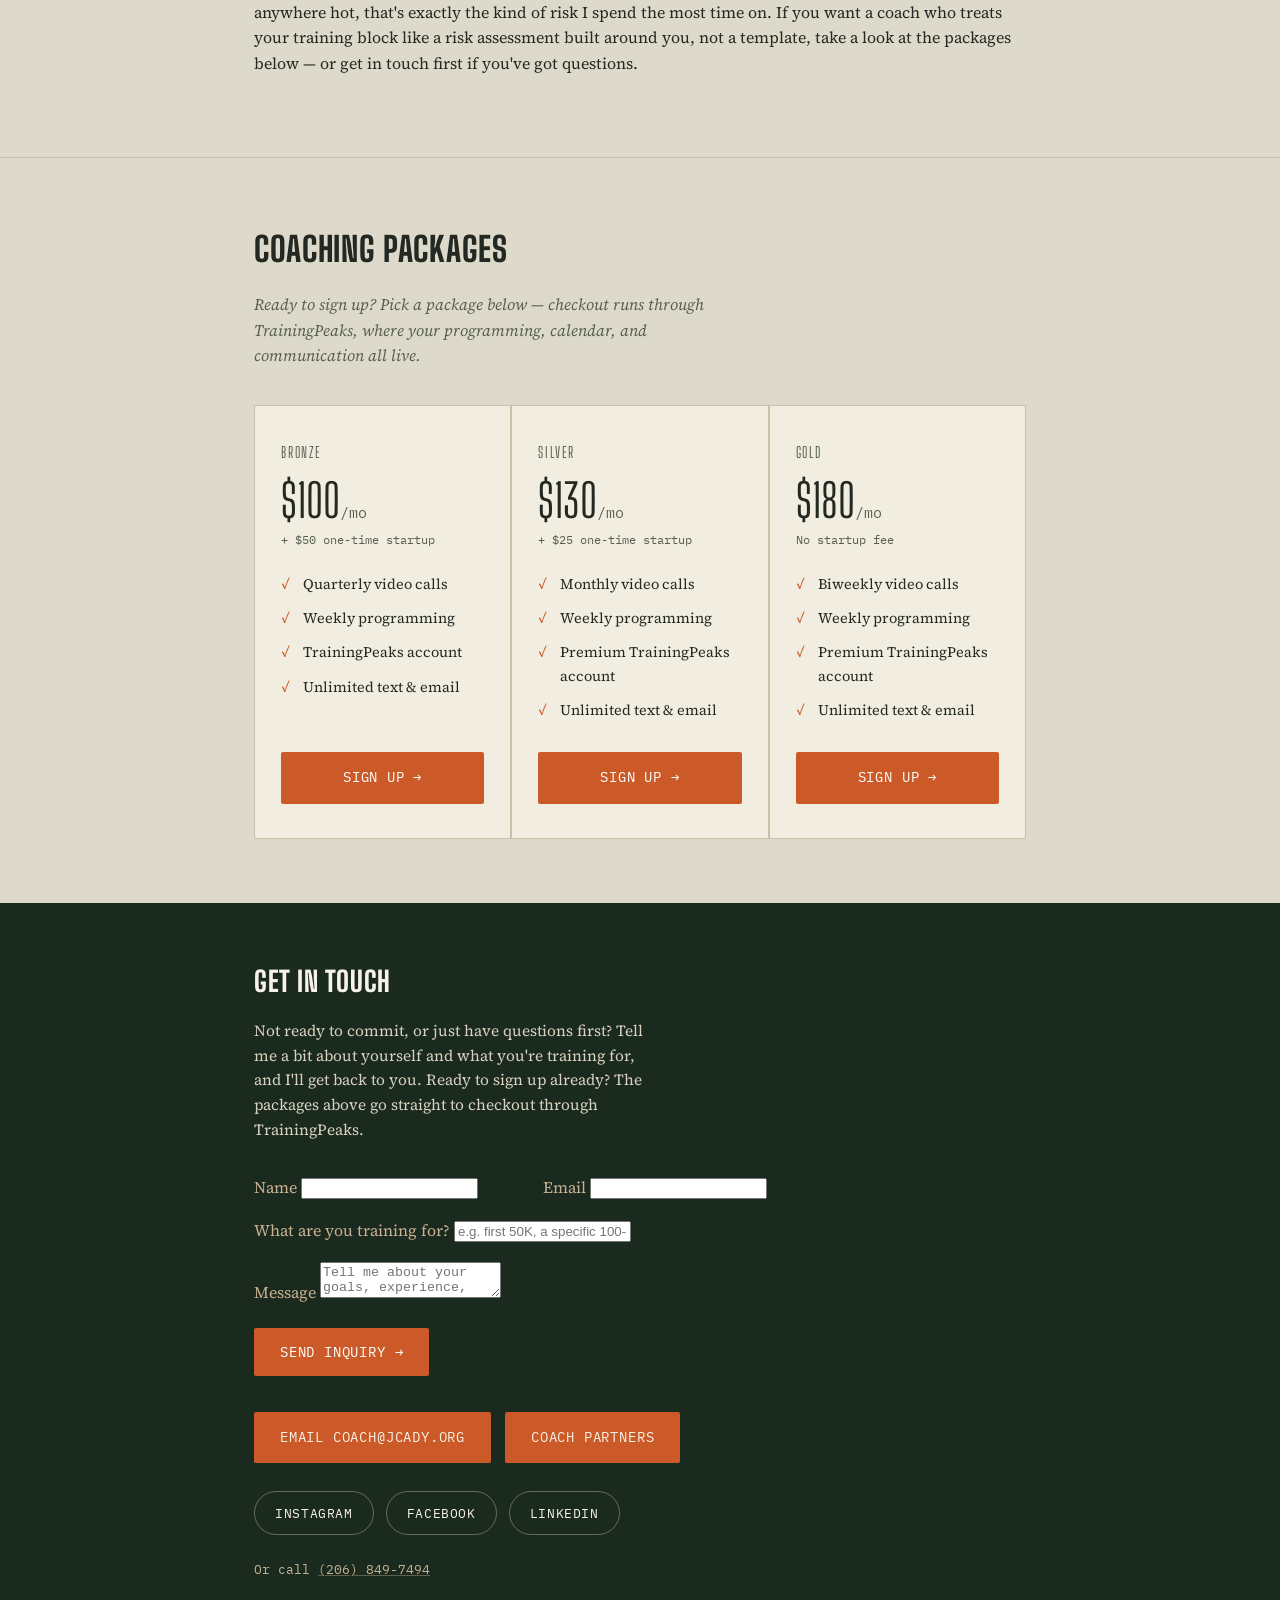
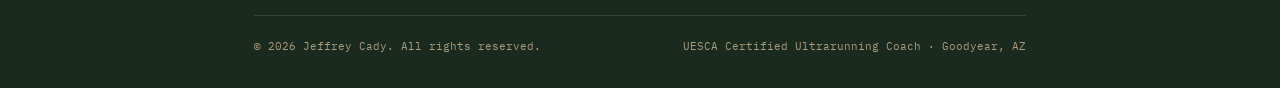
==== commit f0014477: "Add For Coaches partner page and links New partners.html explains branded UERA links, privacy, licen" ====
--- a/index.html
+++ b/index.html
@@ -263,7 +263,7 @@
       <div class="tool-callout">
         <div class="copy">
           <h3>See this framework in action</h3>
-          <p>I built a free tool that runs the same assess-prioritize-adjust process on your own race prep — the Ultra Event Readiness &amp; Risk Assessment. Ten checkpoints, a full remediation plan, and a printable PDF report. <a href="framework.html">Read how the scoring and sourcing actually work &rarr;</a> or <a href="questions.html">browse every question and source directly &rarr;</a></p>
+          <p>I built a free tool that runs the same assess-prioritize-adjust process on your own race prep — the Ultra Event Readiness &amp; Risk Assessment. Ten checkpoints, a full remediation plan, and a printable PDF report. <a href="framework.html">Read how the scoring and sourcing actually work &rarr;</a> or <a href="questions.html">browse every question and source directly &rarr;</a> Coach? <a href="partners.html">Get a branded link for your athletes</a>.</p>
         </div>
         <a class="btn" href="https://uera.jcady.org/?coach=jeff">Try It Free &rarr;</a>
       </div>
@@ -370,6 +370,7 @@
 
     <div class="contact-row">
       <a class="btn ghost-dark" href="mailto:coach@jcady.org">Email coach@jcady.org</a>
+      <a class="btn ghost-dark" href="partners.html">Coach partners</a>
     </div>
 
     <div class="social-links">
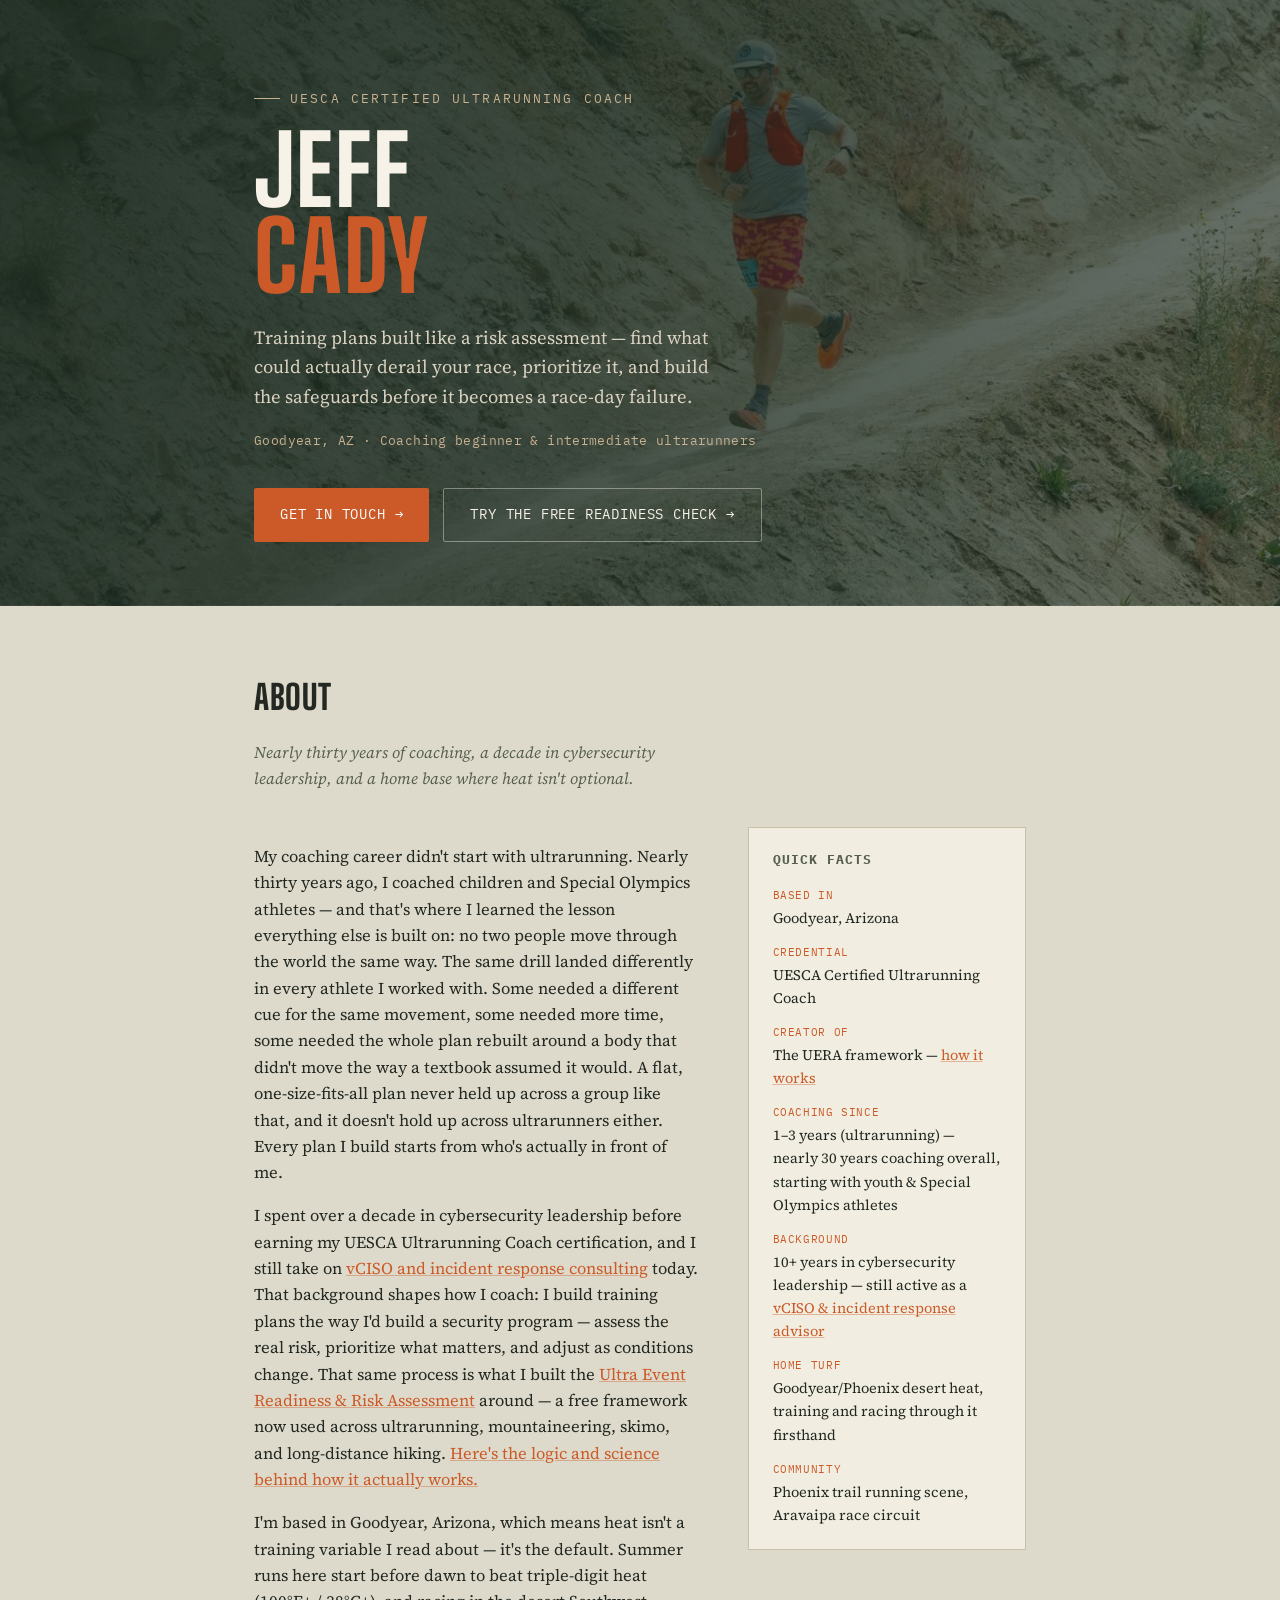
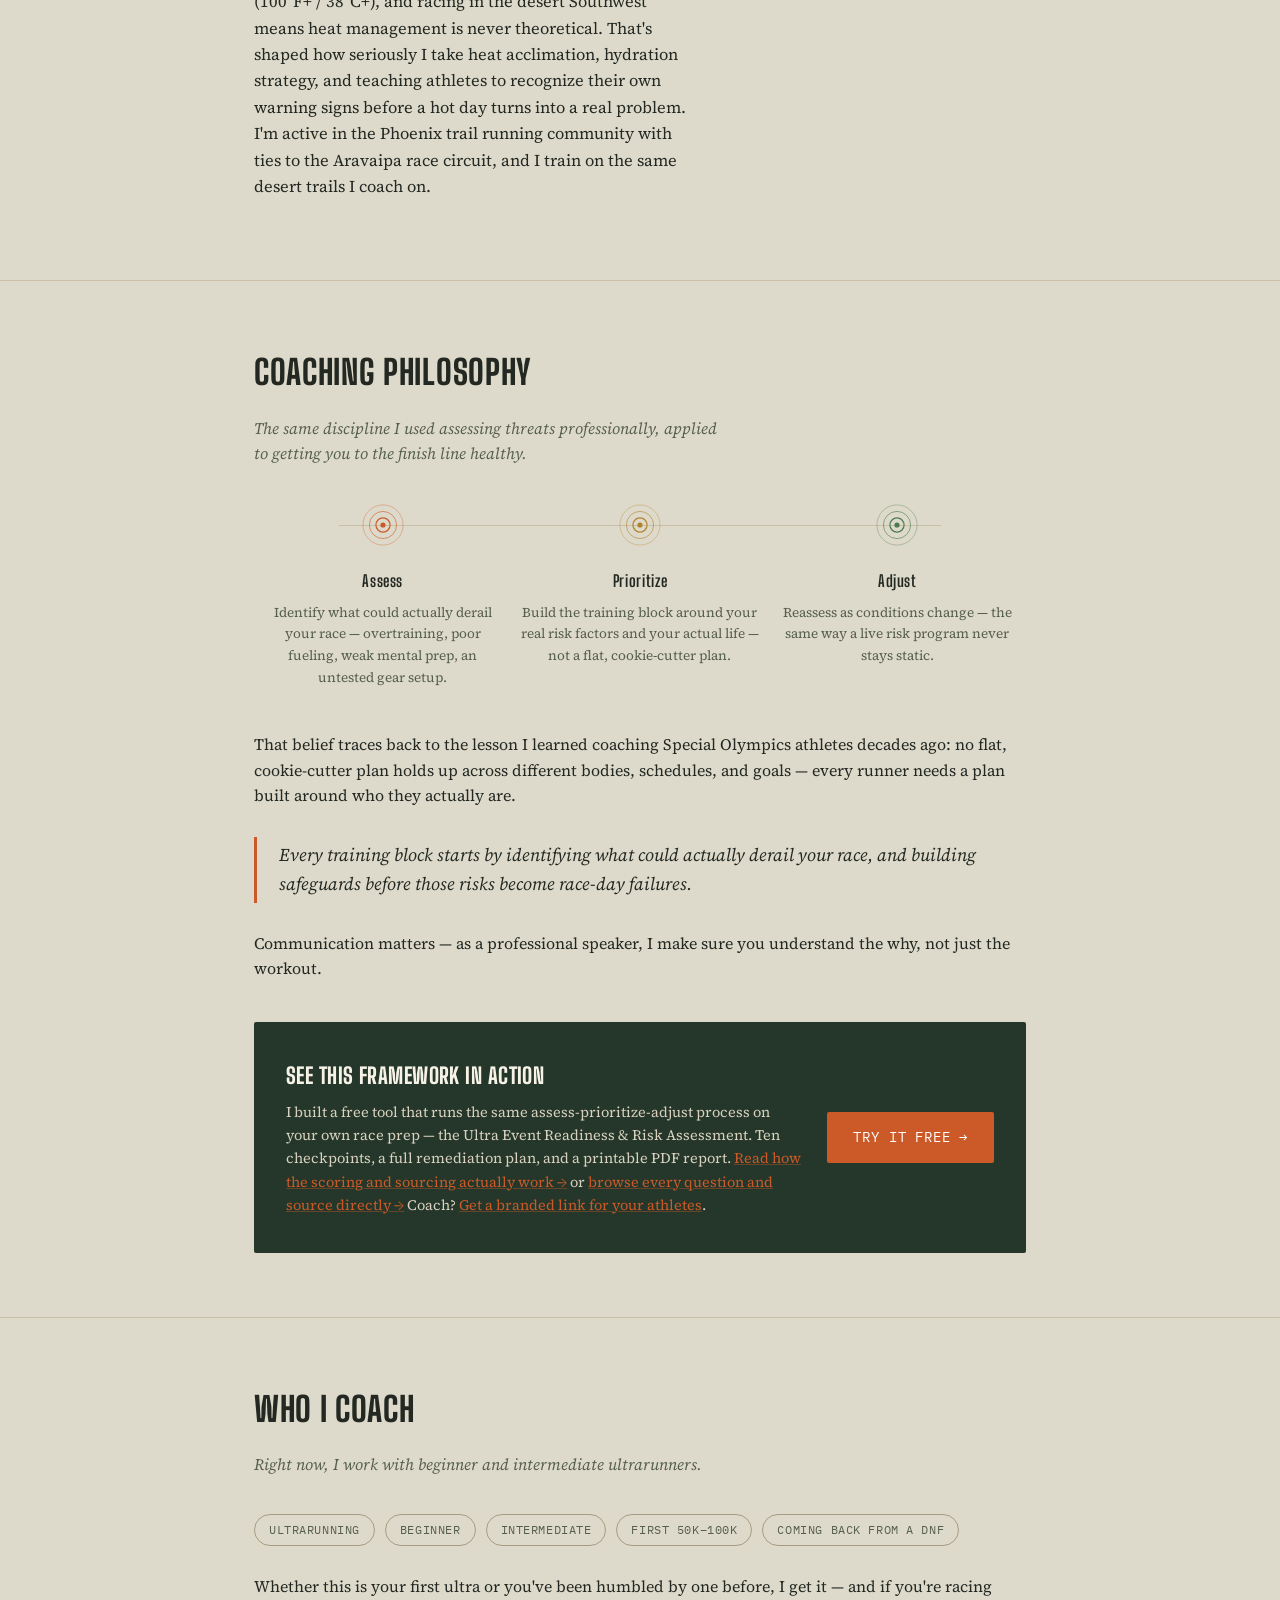
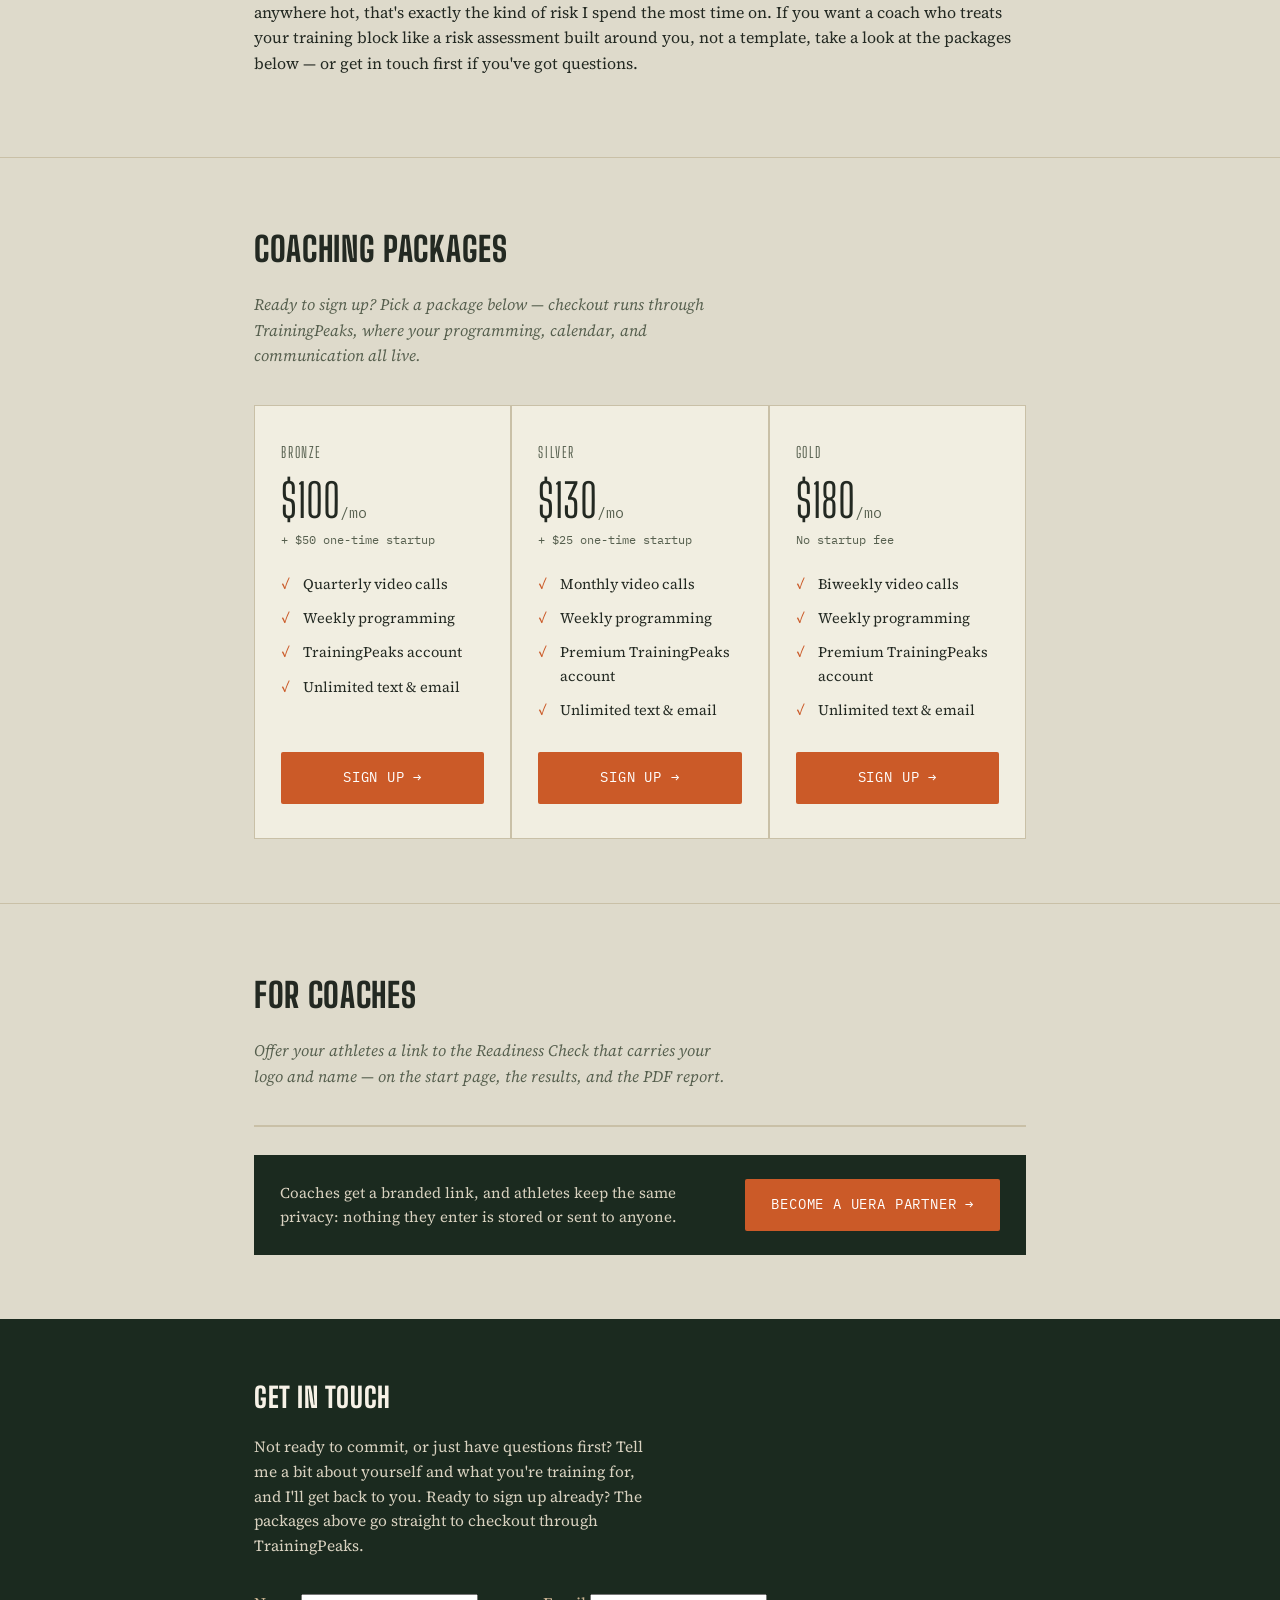
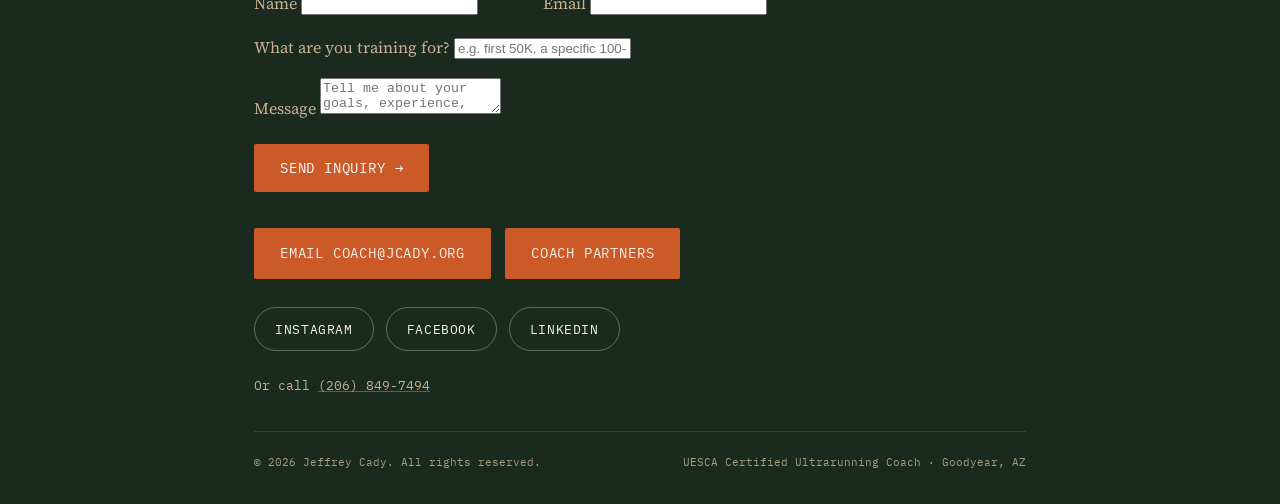
==== commit 53204e84: "Show opted-in UERA partner coaches on the home page New partner section reads the shared list from t" ====
--- a/index.html
+++ b/index.html
@@ -131,6 +131,18 @@
     .inquiry-form{grid-template-columns:1fr;}
     .inquiry-form .field:nth-child(3), .inquiry-form .field:nth-child(4){grid-column:auto;}
   }
+
+  /* ---------- UERA COACH PARTNERS ---------- */
+  .partner-grid{display:grid;grid-template-columns:repeat(auto-fit,minmax(240px,1fr));gap:2px;background:var(--line-soft);border:1px solid var(--line-soft);margin-bottom:28px;}
+  .partner-card{background:var(--paper-2);padding:22px;display:flex;flex-direction:column;gap:10px;}
+  .partner-card .plogo{height:44px;display:flex;align-items:center;}
+  .partner-card .plogo img{max-height:44px;max-width:170px;width:auto;height:auto;display:block;}
+  .partner-card h4{font-family:'Big Shoulders Display',sans-serif;font-size:20px;font-weight:700;margin:0;}
+  .partner-card p{font-size:14px;color:var(--ink-soft);margin:0;flex:1;}
+  .partner-card .plinks{display:flex;gap:16px;flex-wrap:wrap;font-family:'IBM Plex Mono',monospace;font-size:12.5px;}
+  .partner-card .plinks a{color:var(--accent);}
+  .partner-cta{display:flex;flex-wrap:wrap;gap:16px;align-items:center;justify-content:space-between;background:var(--pine);color:var(--cream);padding:24px 26px;}
+  .partner-cta p{margin:0;max-width:56ch;font-size:15px;color:#d9d2c0;}
 
   /* ---------- COACHING PACKAGES ---------- */
   .packages-grid{
@@ -333,6 +345,19 @@
     </div>
   </section>
 
+  <section id="partners">
+    <div class="wrap">
+      <h2 class="section-title" id="partnersTitle">For Coaches</h2>
+      <p class="section-sub" id="partnersSub">Offer your athletes a link to the Readiness Check that carries your logo and name &mdash; on the start page, the results, and the PDF report.</p>
+      <div id="partnerGrid" class="partner-grid" hidden></div>
+      <div class="partner-cta">
+        <p>Coaches get a branded link, and athletes keep the same privacy: nothing they enter is stored or sent to anyone.</p>
+        <a class="btn" href="partners.html">Become a UERA Partner &rarr;</a>
+      </div>
+    </div>
+  </section>
+
+
 </main>
 
 <footer id="contact" class="site-footer-full">
@@ -392,6 +417,48 @@
   document.querySelectorAll('.ring[data-ring]').forEach(el=>{
     el.innerHTML = waypointIcon(el.dataset.ring, 44);
   });
+
+
+  // ---- UERA coach partners ----
+  // The single list of partners lives in the UERA repo (partners/partners.json).
+  // Only coaches who opted in to being listed (listed:true) appear here. The section
+  // simply shows the "become a partner" invitation if the list is empty or unreachable.
+  (function(){
+    var grid = document.getElementById('partnerGrid');
+    if(!grid || !window.fetch) return;
+    var BASE = 'https://uera.jcady.org/';
+    var okUrl = /^https:\/\//, okLogo = /^partners\/[a-z0-9-]+\.(png|svg|webp|jpe?g)$/, okSlug = /^[a-z][a-z0-9-]{1,30}$/;
+    function el(tag, cls, text){ var e=document.createElement(tag); if(cls) e.className=cls; if(text) e.textContent=text; return e; }
+    function link(href, text){ var a=el('a',null,text); a.href=href; a.target='_blank'; a.rel='noopener'; return a; }
+    fetch(BASE + 'partners/partners.json', {cache:'no-cache'}).then(function(r){
+      return r.ok ? r.json() : null;
+    }).then(function(data){
+      var list = data && data.partners;
+      if(!list || typeof list !== 'object') return;
+      var shown = 0;
+      Object.keys(list).forEach(function(slug){
+        var p = list[slug];
+        if(!p || p.listed !== true || !okSlug.test(slug) || !okUrl.test(p.url||'') || !p.name) return;
+        var card = el('div','partner-card');
+        if(p.logo && okLogo.test(p.logo)){
+          var box = el('div','plogo'), img = document.createElement('img');
+          img.src = BASE + p.logo; img.alt = p.name + ' logo'; img.onerror = function(){ box.remove(); };
+          box.appendChild(img); card.appendChild(box);
+        }
+        card.appendChild(el('h4',null,String(p.name).slice(0,80)));
+        if(p.blurb) card.appendChild(el('p',null,String(p.blurb).slice(0,300)));
+        var links = el('div','plinks');
+        links.appendChild(link(p.url,'Visit site \u2192'));
+        links.appendChild(link(BASE + '?coach=' + slug,'Try UERA with ' + String(p.name).slice(0,80) + ' \u2192'));
+        card.appendChild(links); grid.appendChild(card); shown++;
+      });
+      if(shown){
+        grid.hidden = false;
+        document.getElementById('partnersTitle').textContent = 'UERA Coach Partners';
+        document.getElementById('partnersSub').textContent = 'Coaches who share the Readiness Check with their athletes. Each link opens UERA with that coach\u2019s name and logo.';
+      }
+    }).catch(function(){});
+  })();
 
   // Point Formspree's redirect back at this exact page, whatever domain
   // it ends up live on, and land on the contact section with ?sent=true.
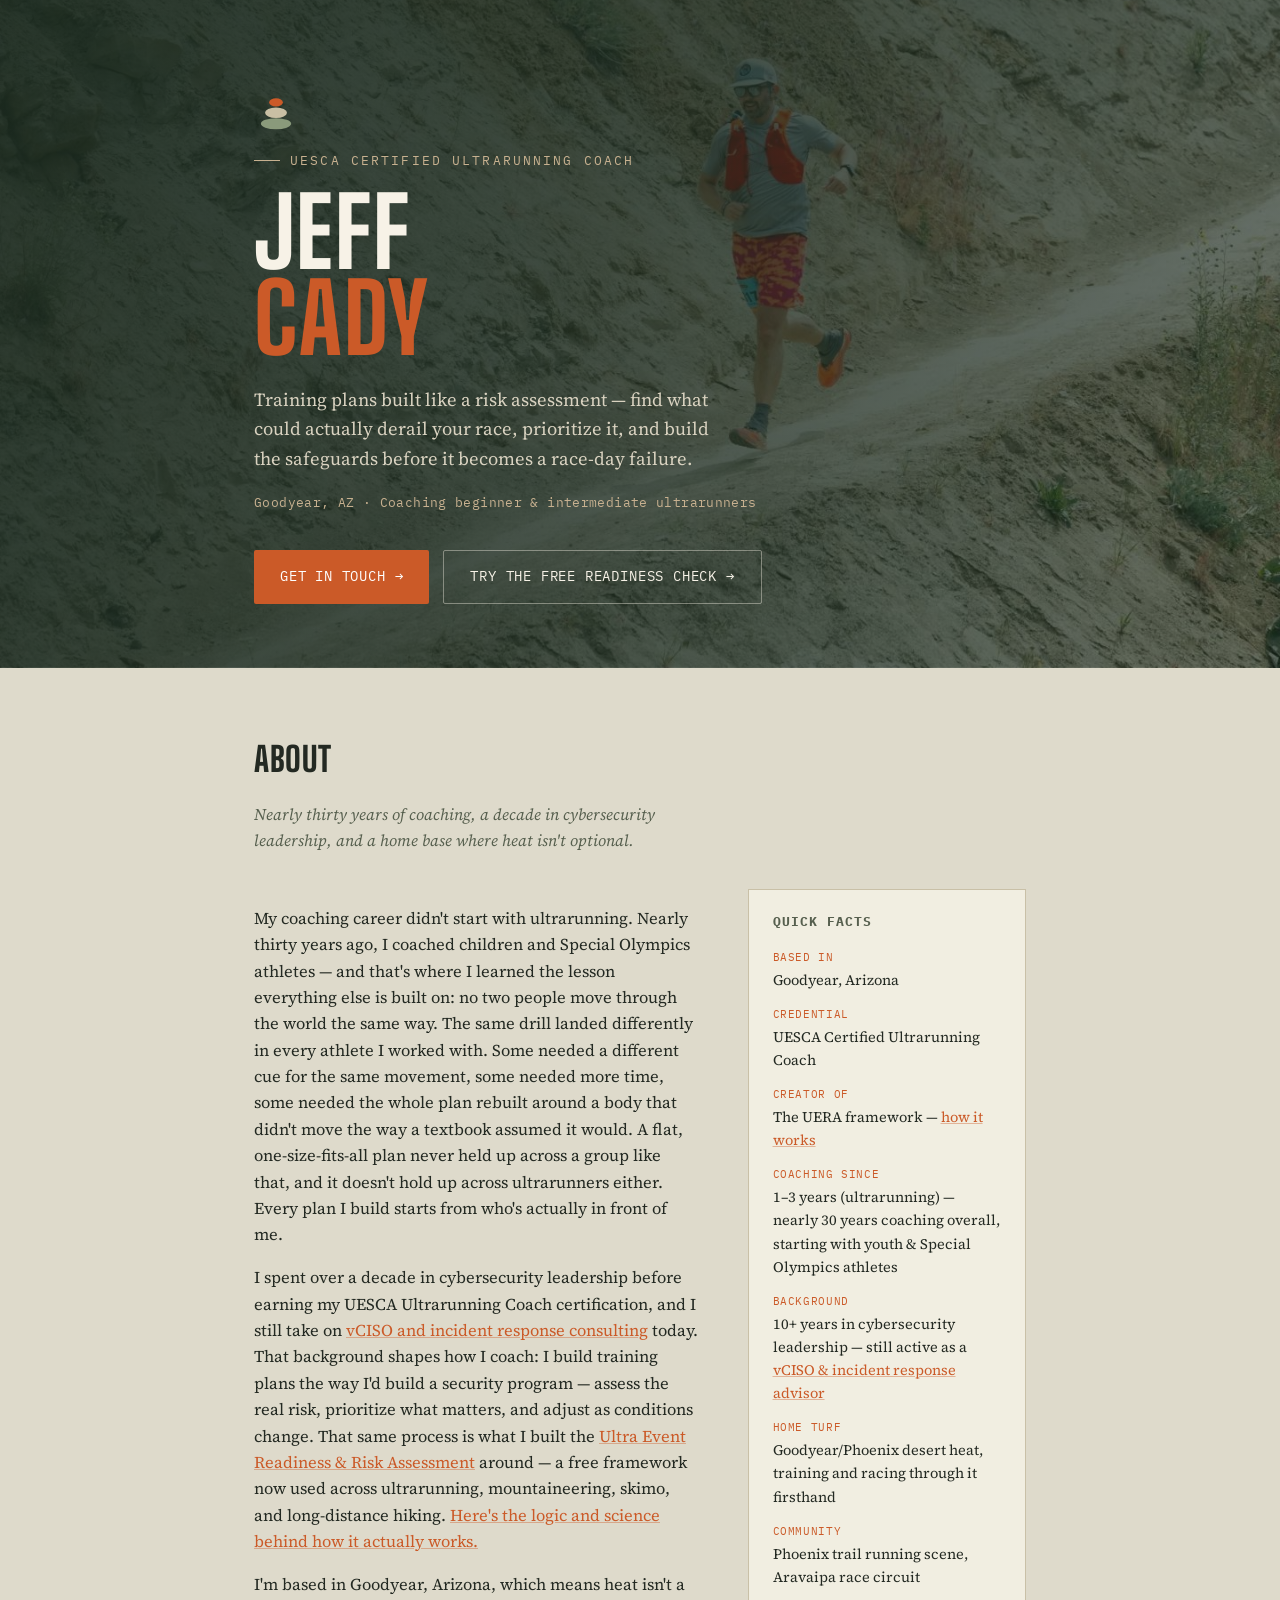
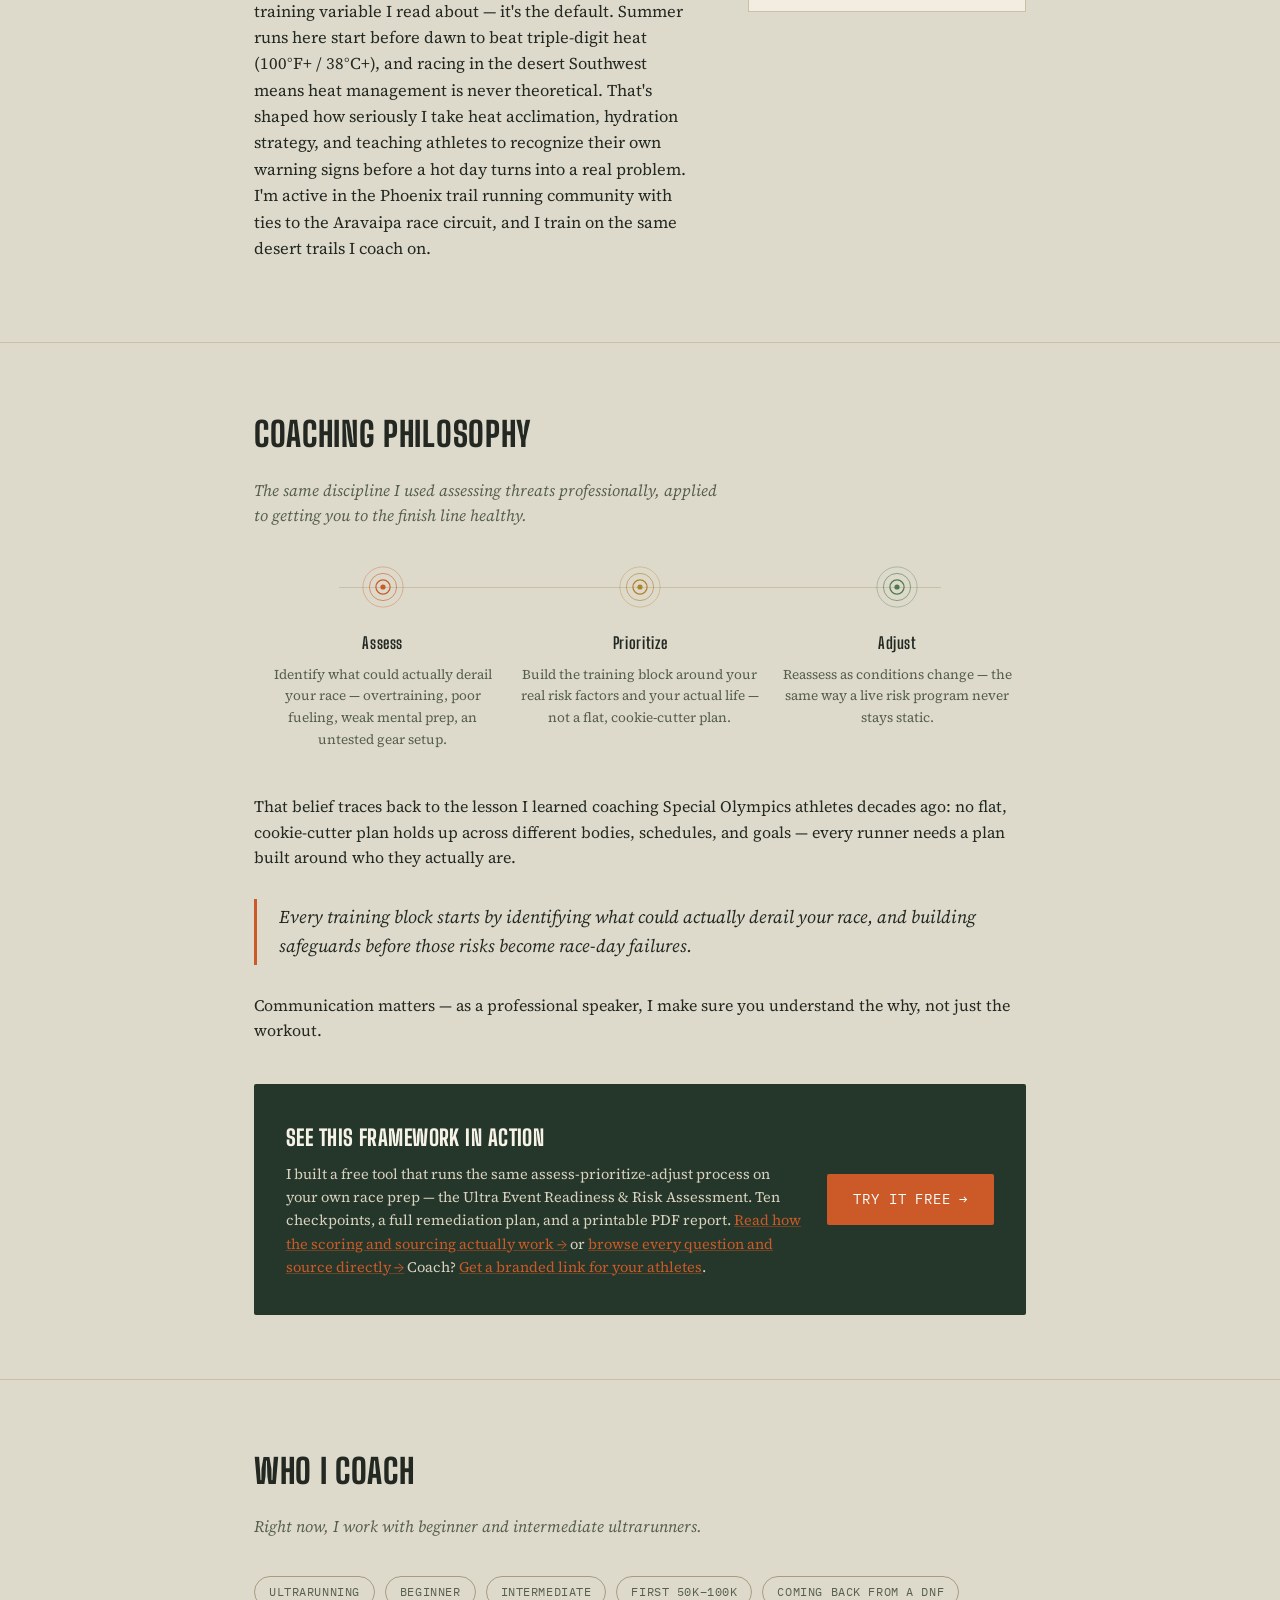
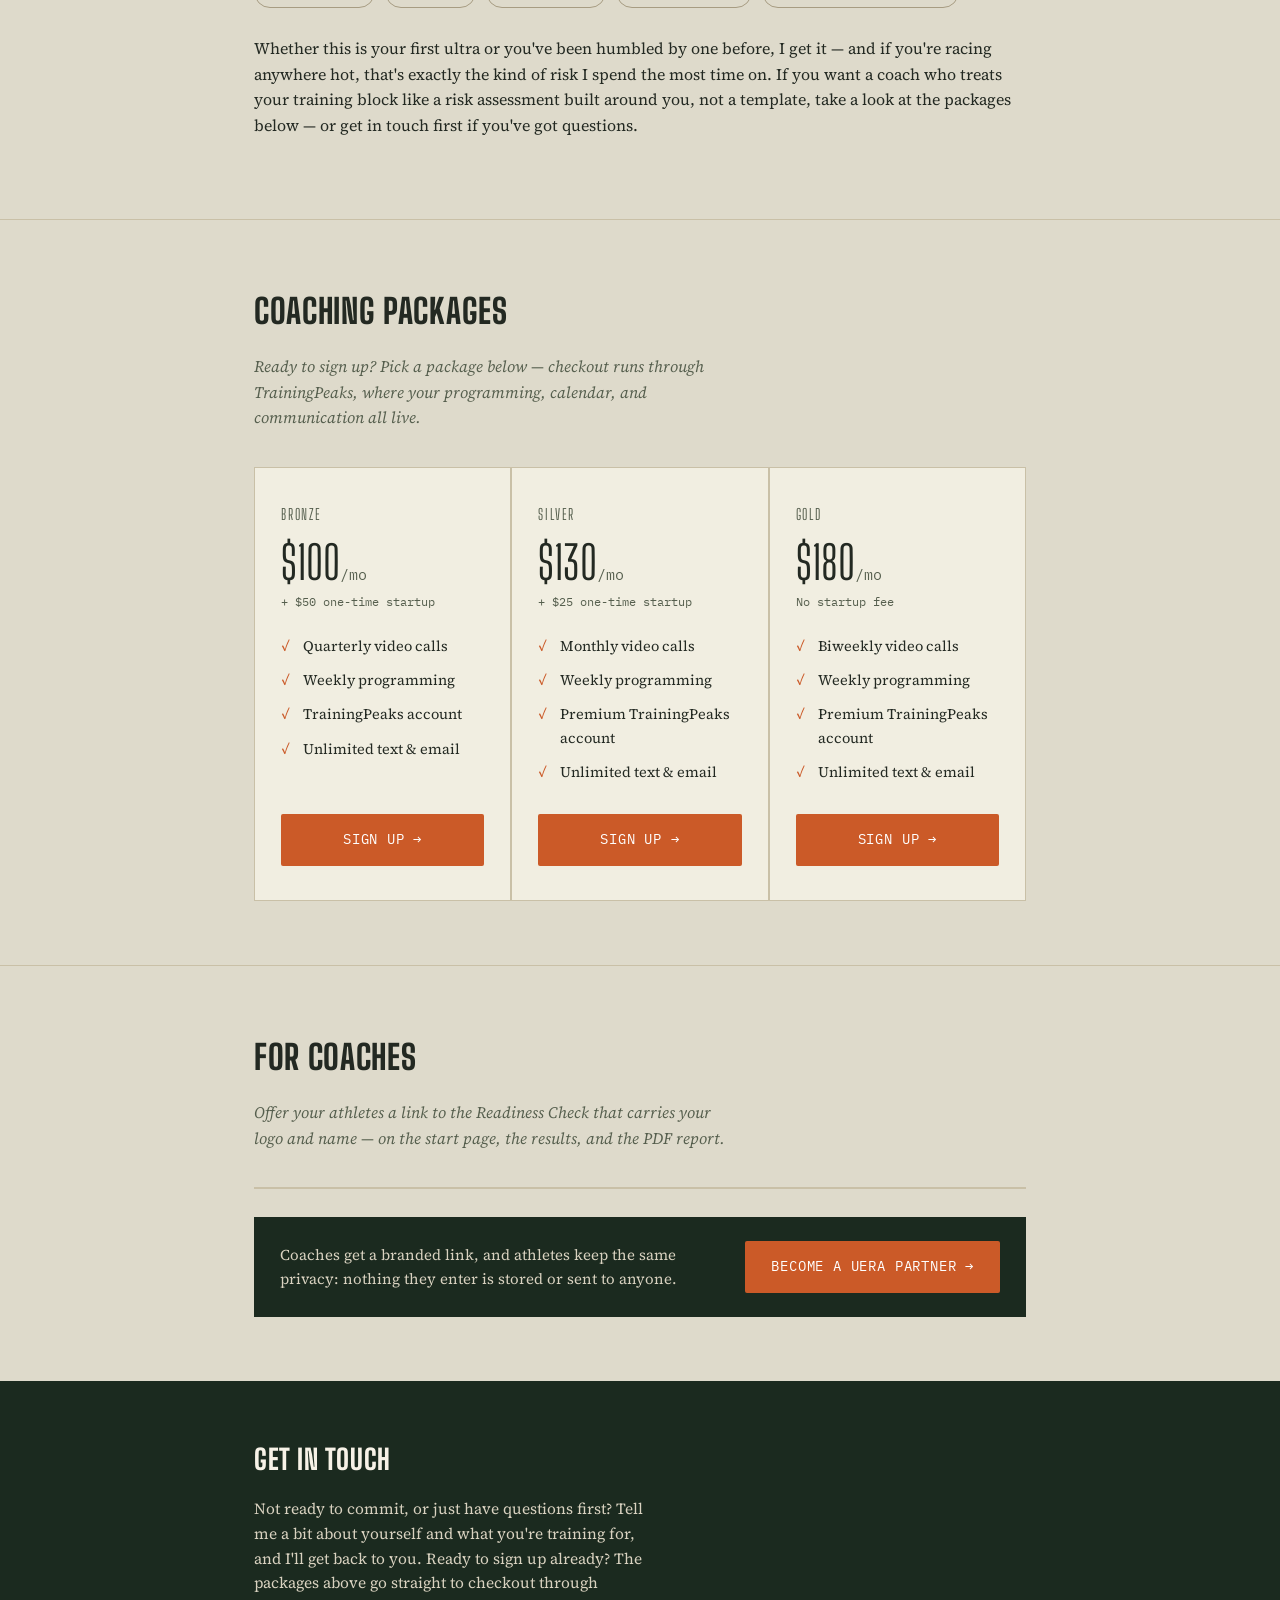
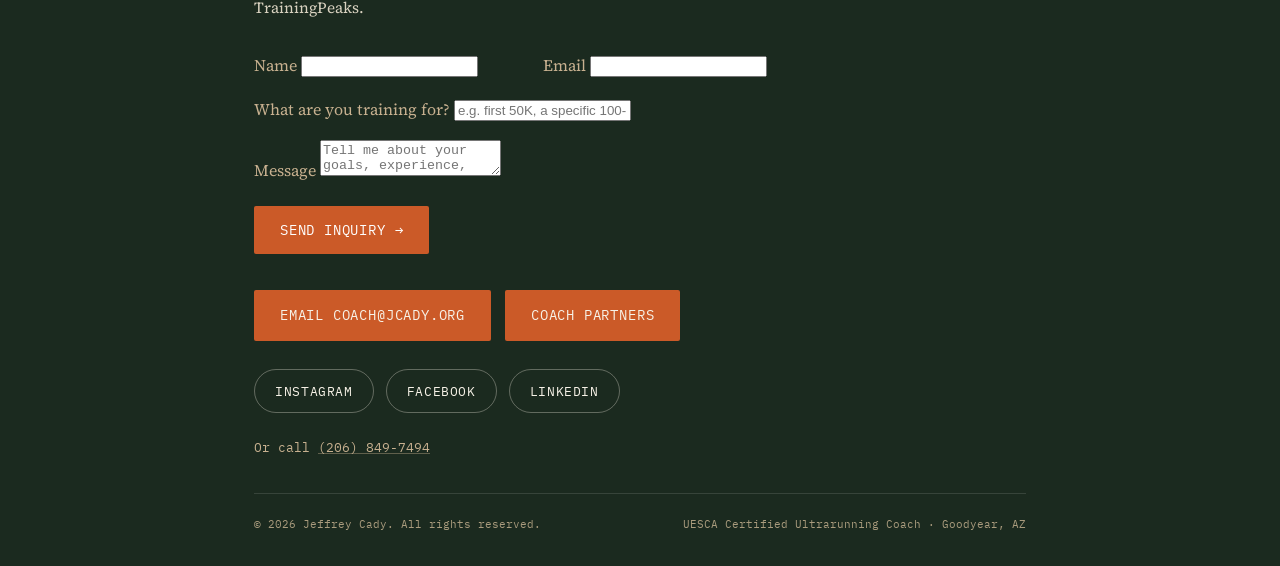
==== commit 62c56277: "The JCady cairn at the top of every page and as the tab icon; site mark added to the shared theme Co" ====
--- a/index.html
+++ b/index.html
@@ -4,6 +4,7 @@
 <meta charset="UTF-8">
 <meta name="viewport" content="width=device-width, initial-scale=1.0">
 <title>Jeff Cady — UESCA Certified Ultrarunning Coach</title>
+<link rel="icon" href="favicon.svg" type="image/svg+xml">
 <meta name="description" content="UESCA certified ultrarunning coach based in Goodyear, AZ. Training plans built like a risk assessment — find what could derail your race, then build the safeguards before it does.">
 <link rel="preconnect" href="https://fonts.googleapis.com">
 <link rel="preconnect" href="https://fonts.gstatic.com" crossorigin>
@@ -196,6 +197,7 @@
 
 <header class="hero">
   <div class="wrap">
+    <a class="site-mark" href="https://www.jcady.org/" aria-label="jcady.org home"><img src="cairn.svg" alt="" width="44" height="44"></a>
     <div class="eyebrow">UESCA Certified Ultrarunning Coach</div>
     <h1>Jeff<br><em>Cady</em></h1>
     <p class="lead">Training plans built like a risk assessment — find what could actually derail your race, prioritize it, and build the safeguards before it becomes a race-day failure.</p>
--- a/theme.css
+++ b/theme.css
@@ -185,3 +185,10 @@
   font-family:'IBM Plex Mono', monospace;font-size:11px;color:#a99b7d;
   display:flex;justify-content:space-between;flex-wrap:wrap;gap:10px;
 }
+
+/* ---------- SITE MARK ----------
+   The JCady LLC cairn at the top of a page's hero, linking home. Copy cairn.svg and favicon.svg with theme.css, and add
+   <link rel="icon" href="favicon.svg" type="image/svg+xml"> to <head>. */
+.site-mark{display:block;width:max-content;line-height:0;margin:0 0 18px;border-radius:6px}
+.site-mark img{width:44px;height:44px;display:block}
+.site-mark:focus-visible{outline:2px solid var(--accent);outline-offset:4px}
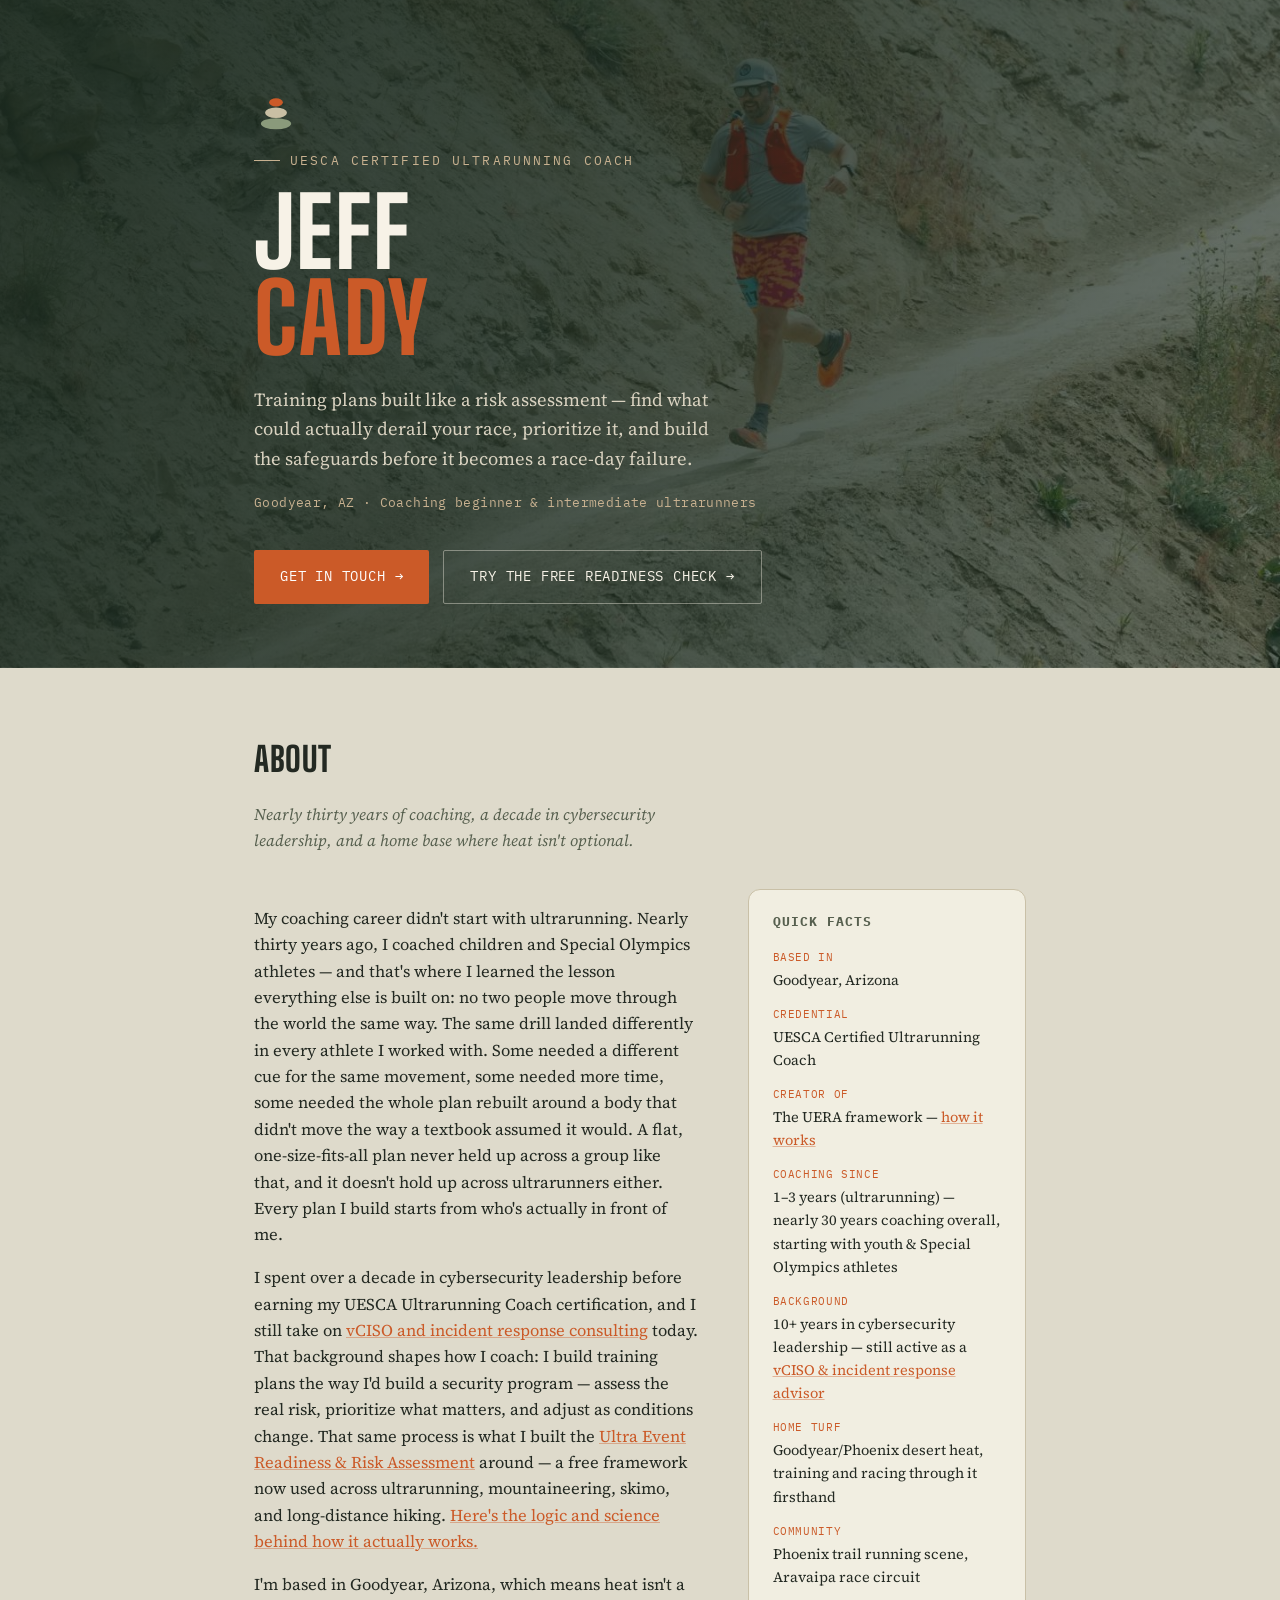
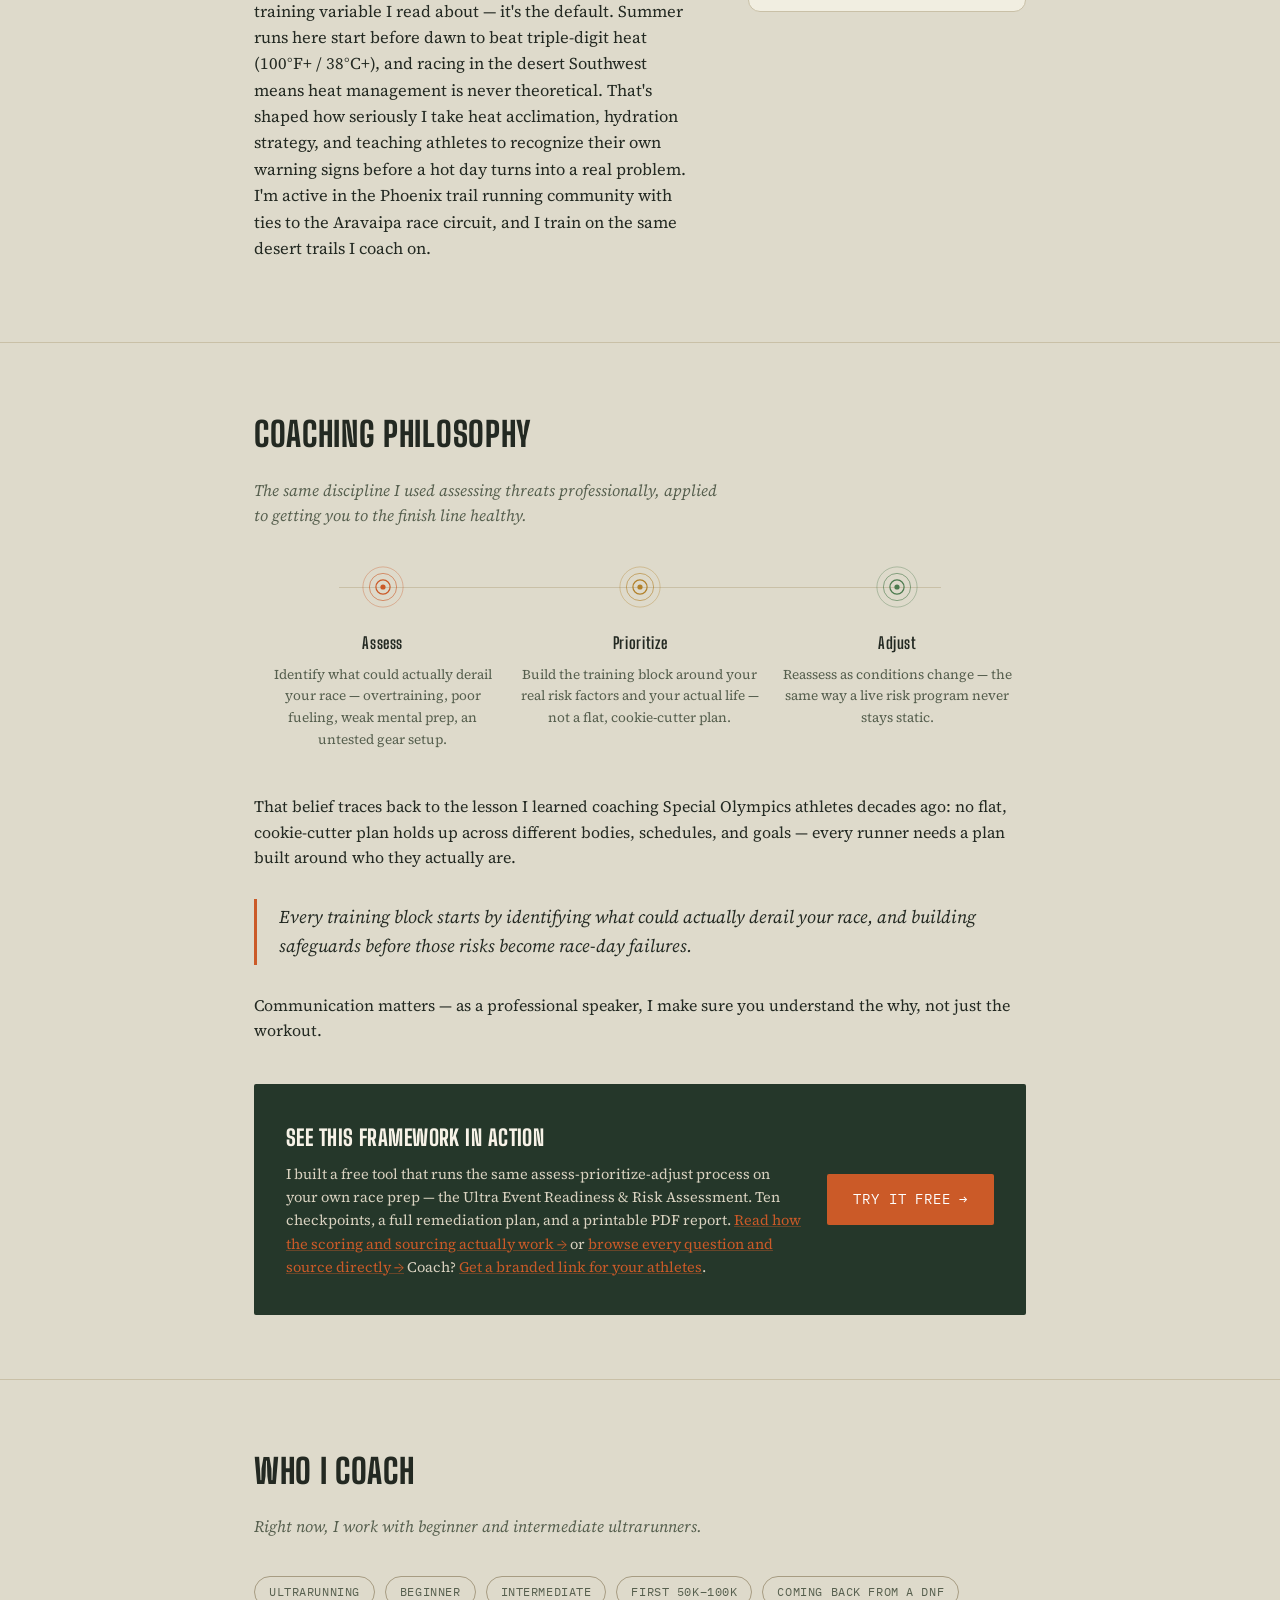
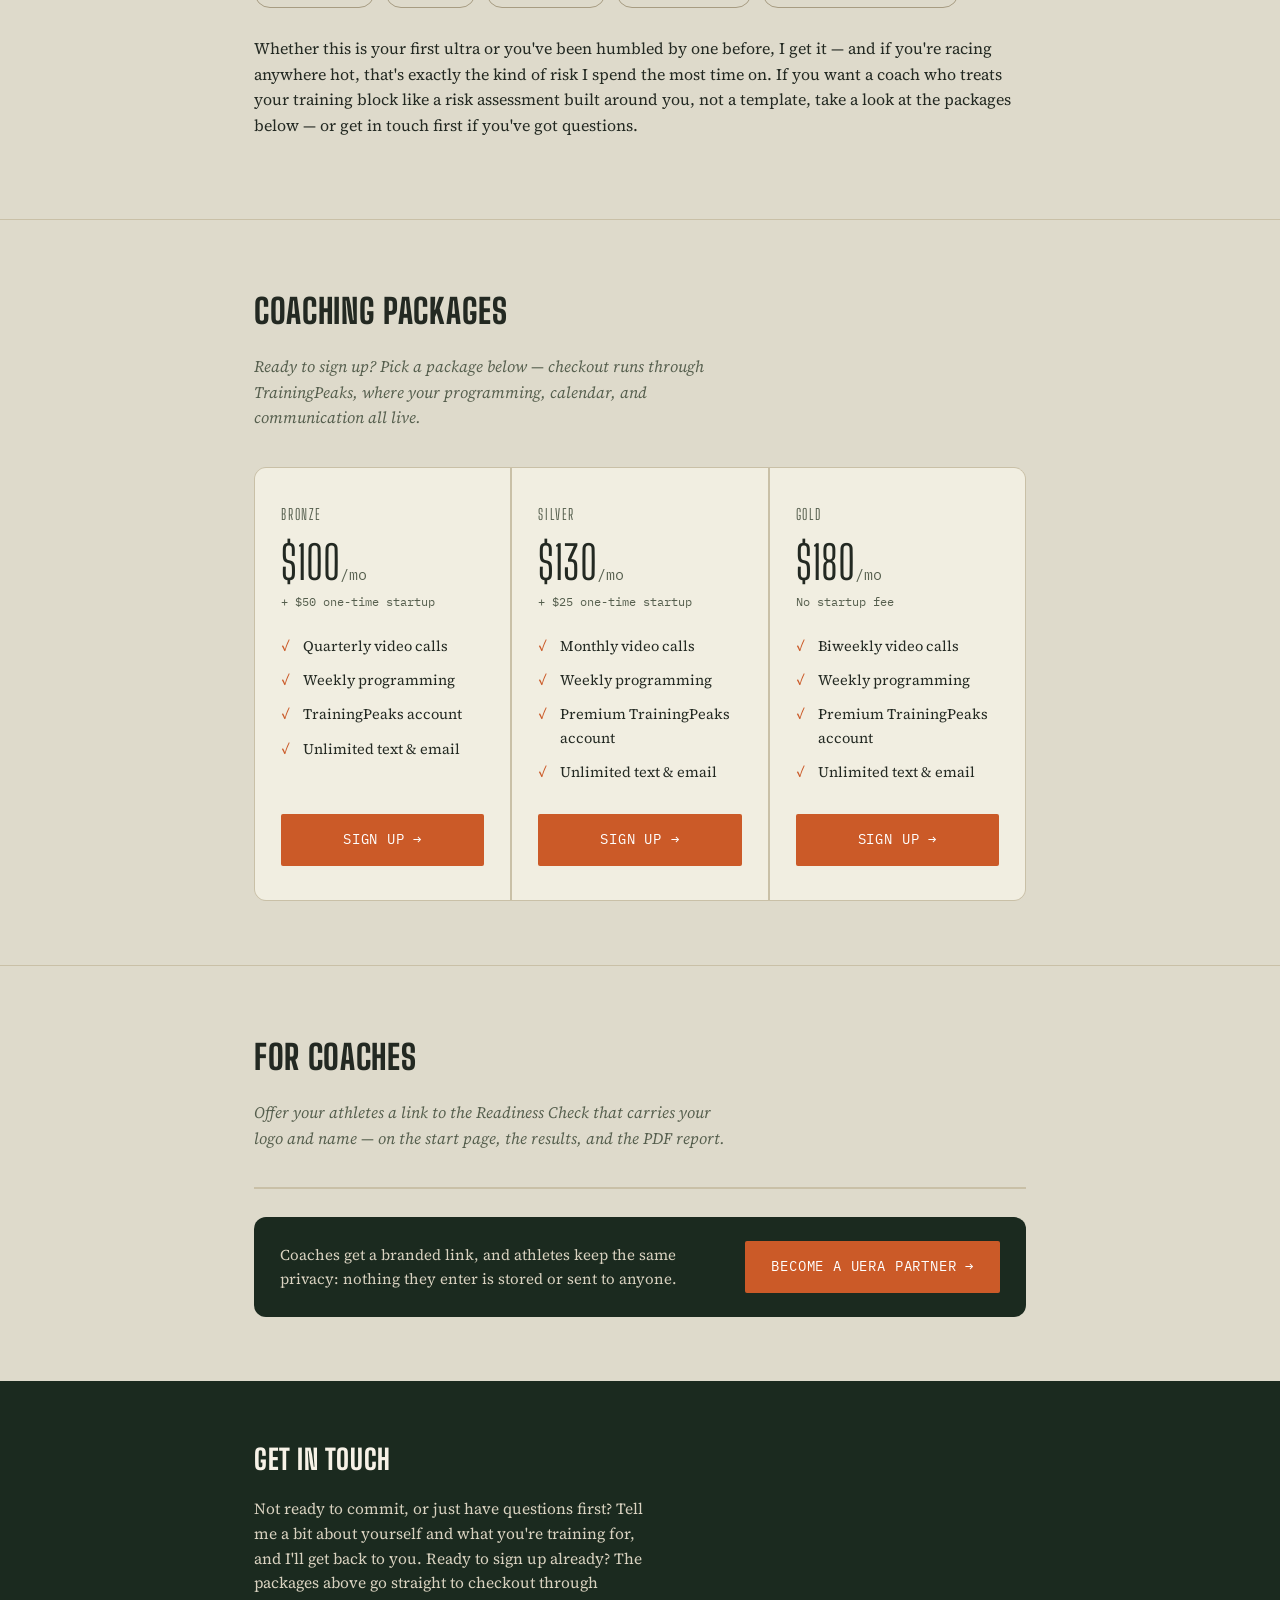
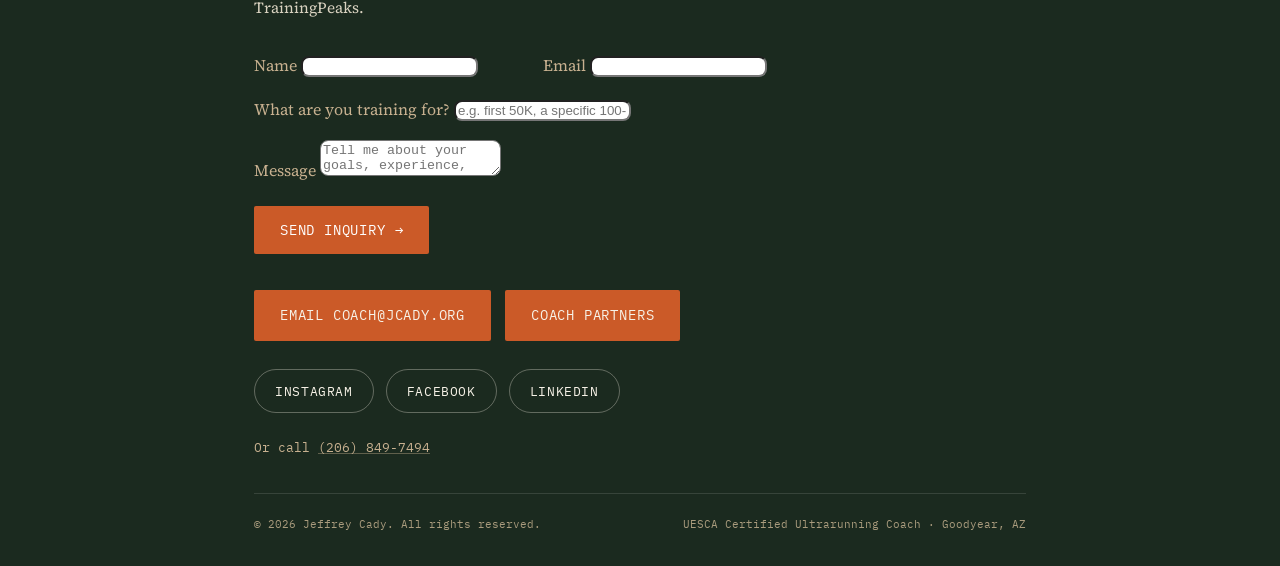
==== commit 637a973b: "Round the boxes and form fields that were still square theme.css gains the site-family radius tokens" ====
--- a/index.html
+++ b/index.html
@@ -191,6 +191,12 @@
     .process::before{display:none;}
     .tool-callout{flex-direction:column;align-items:flex-start;}
   }
+
+  /* ---------- Rounded corners (boxes that were square) ----------
+     Radius tokens come from theme.css. :where() keeps these at zero
+     specificity, so they never override a radius set anywhere else. */
+  :where(.packages-grid){border-radius:var(--radius-md);overflow:hidden;} /* package cards stay square inside it */
+  :where(.partner-cta){border-radius:var(--radius-md);}
 </style>
 </head>
 <body>
--- a/theme.css
+++ b/theme.css
@@ -192,3 +192,14 @@
 .site-mark{display:block;width:max-content;line-height:0;margin:0 0 18px;border-radius:6px}
 .site-mark img{width:44px;height:44px;display:block}
 .site-mark:focus-visible{outline:2px solid var(--accent);outline-offset:4px}
+
+/* ---------- Rounded corners ----------
+   One radius scale for the site family: --radius-sm for inputs, selects and
+   textareas, --radius-md for cards, panels and callouts, --radius-lg for
+   dialogs, --radius-pill for pill shapes. --radius (2px, used by .btn) is
+   unchanged. These rules use :where(), so they have zero specificity and only
+   reach elements that had no radius of their own; anything a page already
+   rounds keeps its radius. */
+:root{--radius-sm:8px;--radius-md:12px;--radius-lg:14px;--radius-pill:999px;}
+:where(input:not([type=checkbox]):not([type=radio]):not([type=range]):not([type=color]):not([type=file]):not([type=hidden]),select,textarea){border-radius:var(--radius-sm);}
+:where(.card){border-radius:var(--radius-md);}
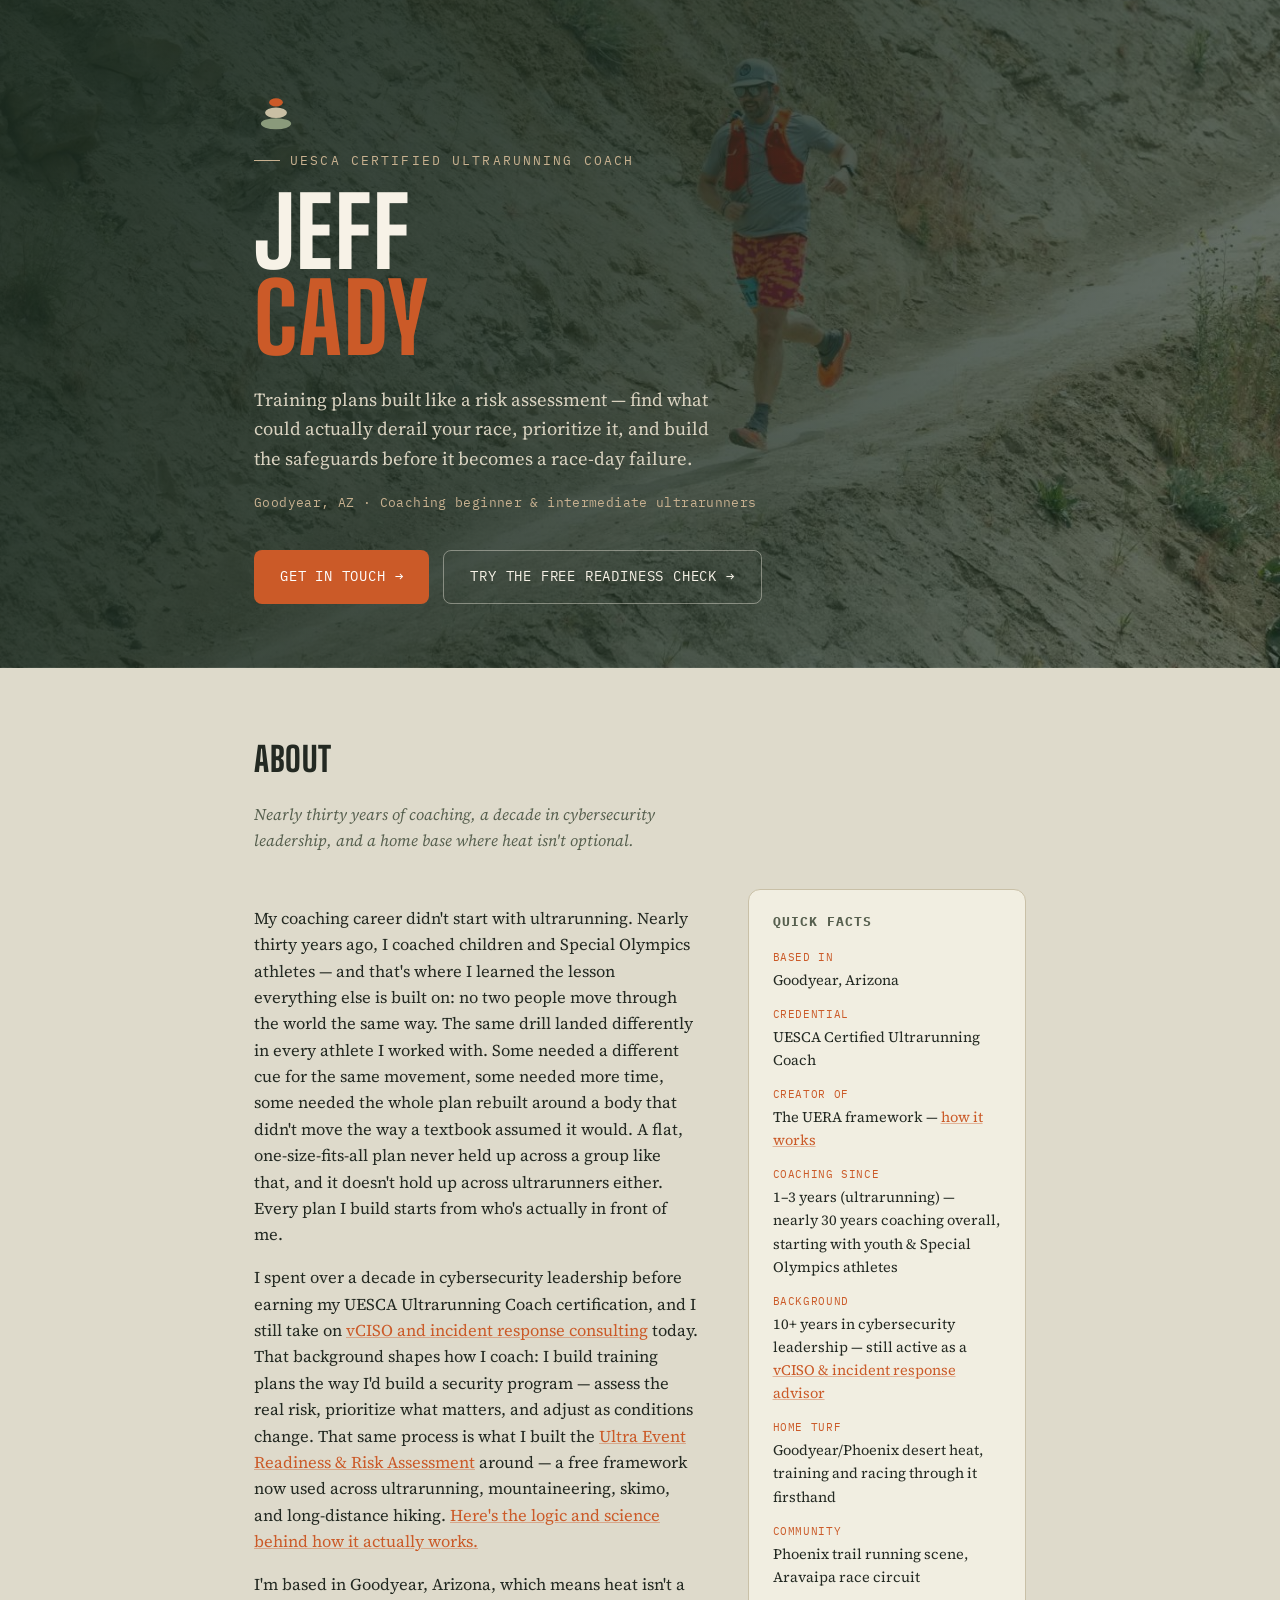
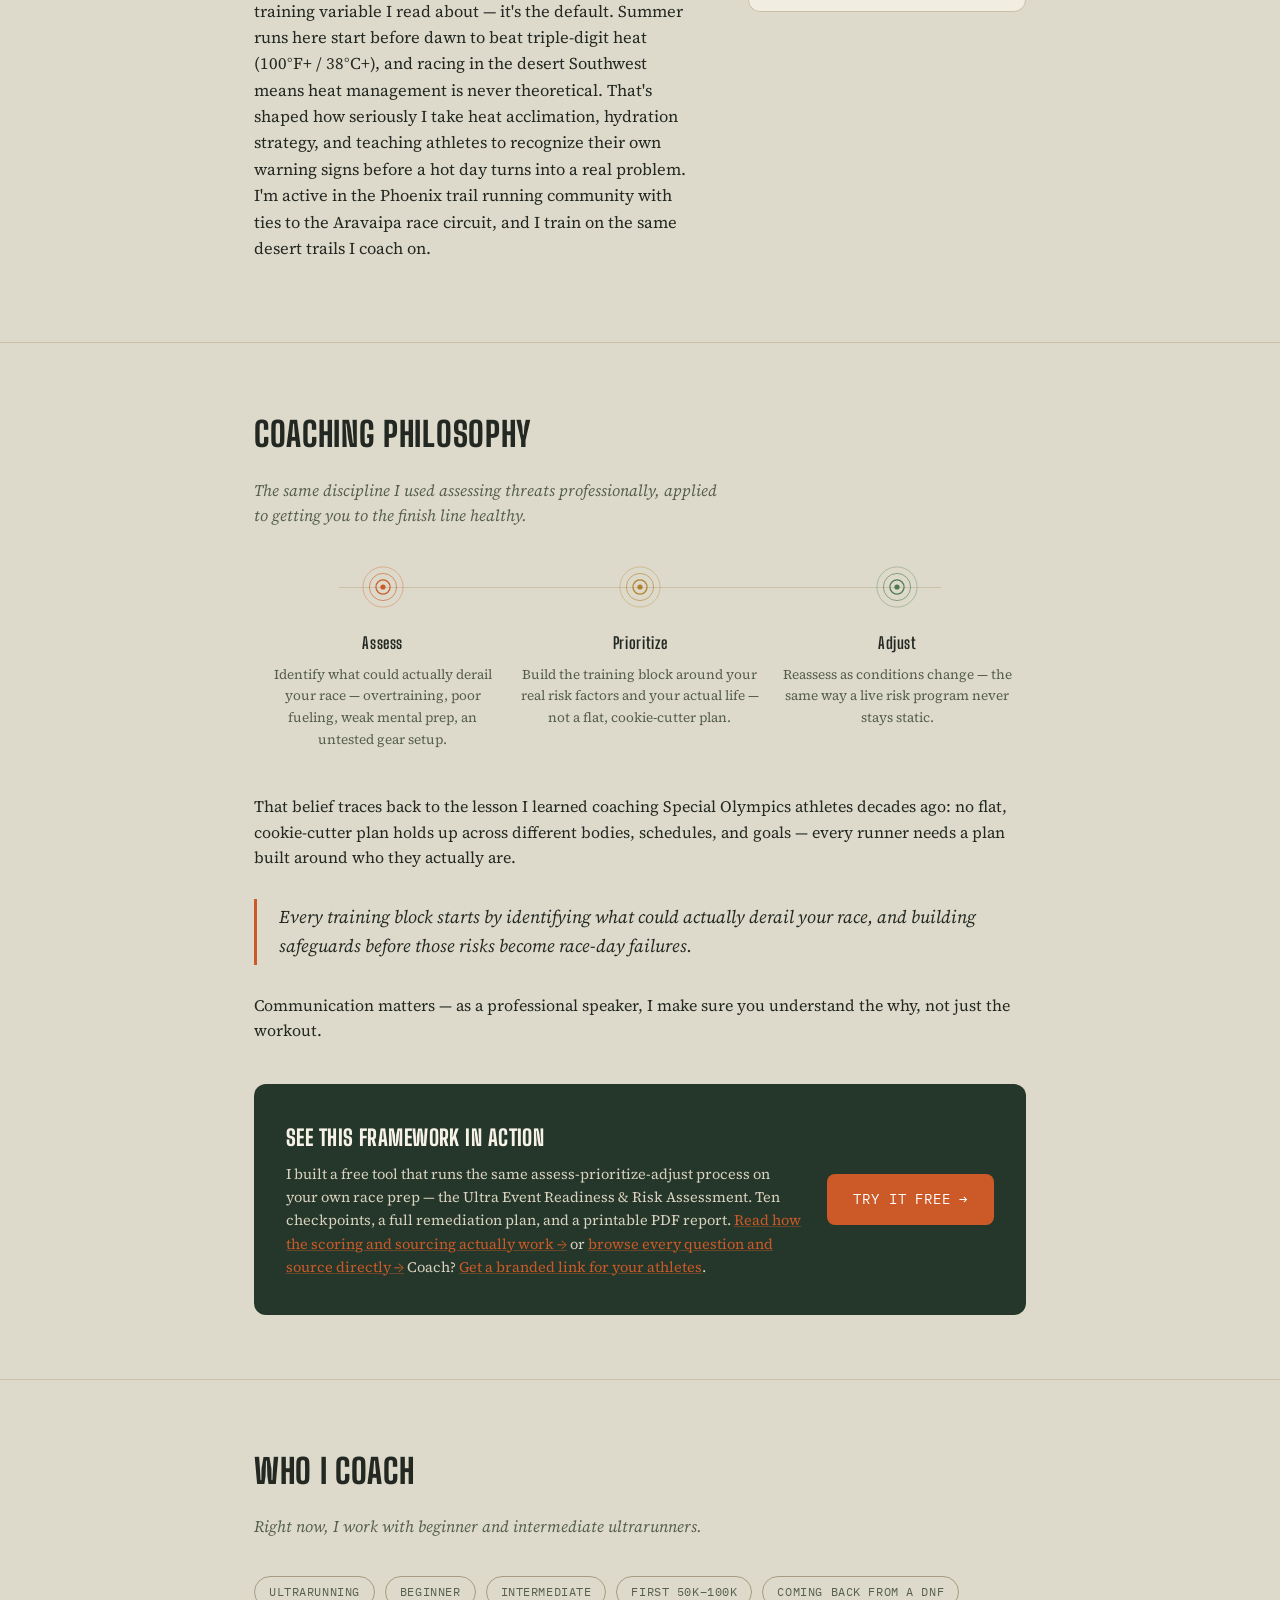
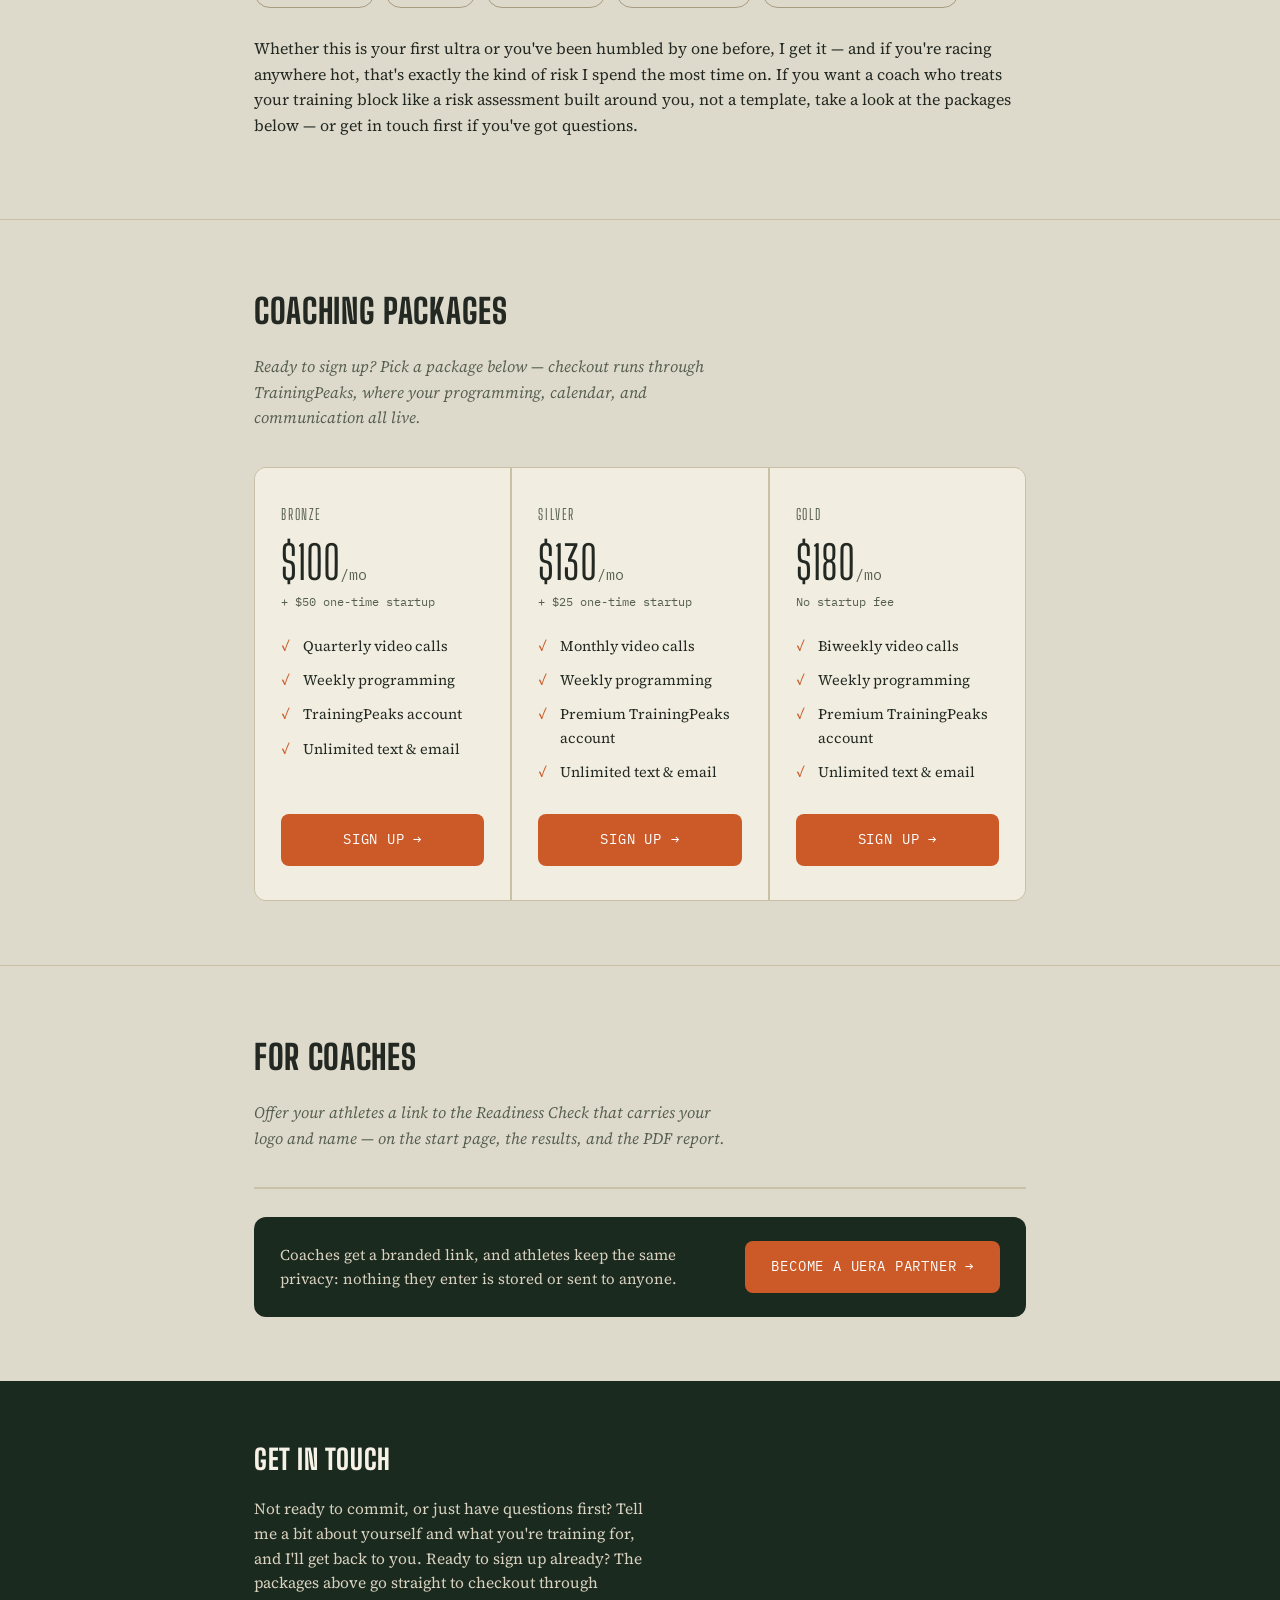
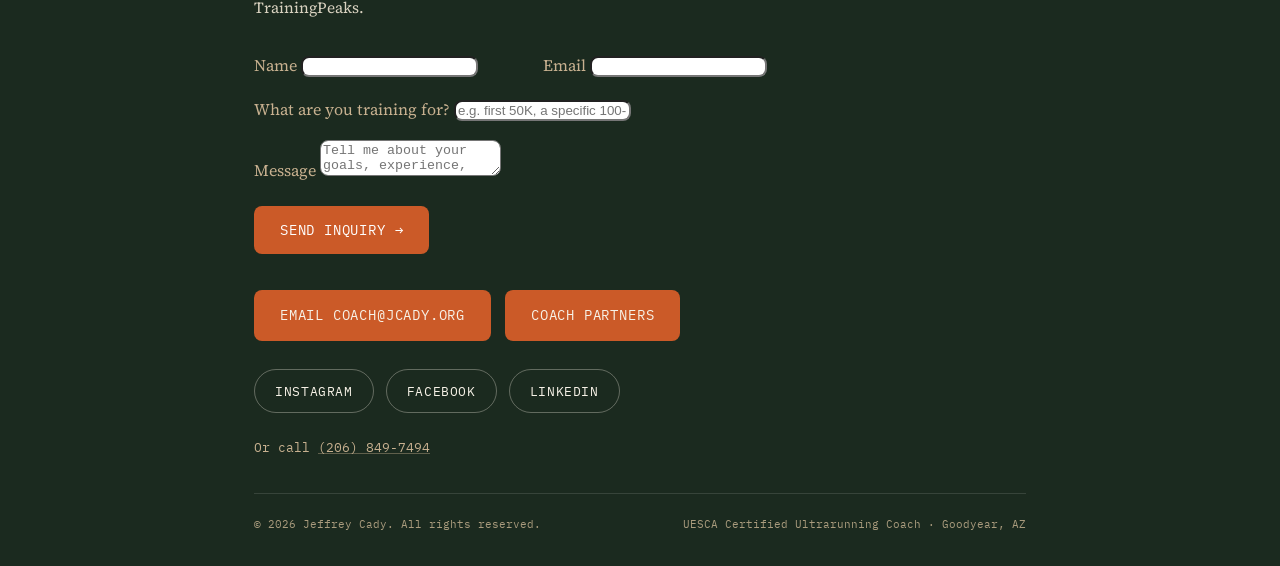
==== commit 492ca259: "Round the 2px corners too Buttons, form fields, panels, step cards, callouts and logos that had a 2p" ====
--- a/index.html
+++ b/index.html
@@ -85,7 +85,7 @@
     background:var(--pine-2);
     color:var(--cream);
     padding:36px 32px;
-    border-radius:var(--radius);
+    border-radius:var(--radius-md);
     margin-top:40px;
     display:flex;
     flex-wrap:wrap;
--- a/theme.css
+++ b/theme.css
@@ -34,7 +34,7 @@
   --accent:#CB5A28;
   --cream:#F7F2E7;
   --dim:#c8b190;
-  --radius:2px;
+  --radius:8px;
 
   /* ---- Risk/status tiers ----
      For any tool that scores, flags, or rates something.
@@ -135,7 +135,7 @@
   display:inline-flex;align-items:center;gap:10px;
   background:var(--accent);color:#fff;border:none;
   padding:15px 26px;font-size:13.5px;letter-spacing:0.06em;text-transform:uppercase;
-  border-radius:var(--radius);text-decoration:none;
+  border-radius:var(--radius-sm);text-decoration:none;
   font-family:'IBM Plex Mono', monospace;
   transition:background .15s ease, transform .15s ease;
 }
@@ -196,10 +196,10 @@
 /* ---------- Rounded corners ----------
    One radius scale for the site family: --radius-sm for inputs, selects and
    textareas, --radius-md for cards, panels and callouts, --radius-lg for
-   dialogs, --radius-pill for pill shapes. --radius (2px, used by .btn) is
-   unchanged. These rules use :where(), so they have zero specificity and only
-   reach elements that had no radius of their own; anything a page already
-   rounds keeps its radius. */
+   dialogs, --radius-pill for pill shapes. --radius is now 8px, the same as
+   --radius-sm (it was 2px); buttons (.btn) use --radius-sm. These rules use
+   :where(), so they have zero specificity and only reach elements that had no
+   radius of their own; anything a page already rounds keeps its radius. */
 :root{--radius-sm:8px;--radius-md:12px;--radius-lg:14px;--radius-pill:999px;}
 :where(input:not([type=checkbox]):not([type=radio]):not([type=range]):not([type=color]):not([type=file]):not([type=hidden]),select,textarea){border-radius:var(--radius-sm);}
 :where(.card){border-radius:var(--radius-md);}
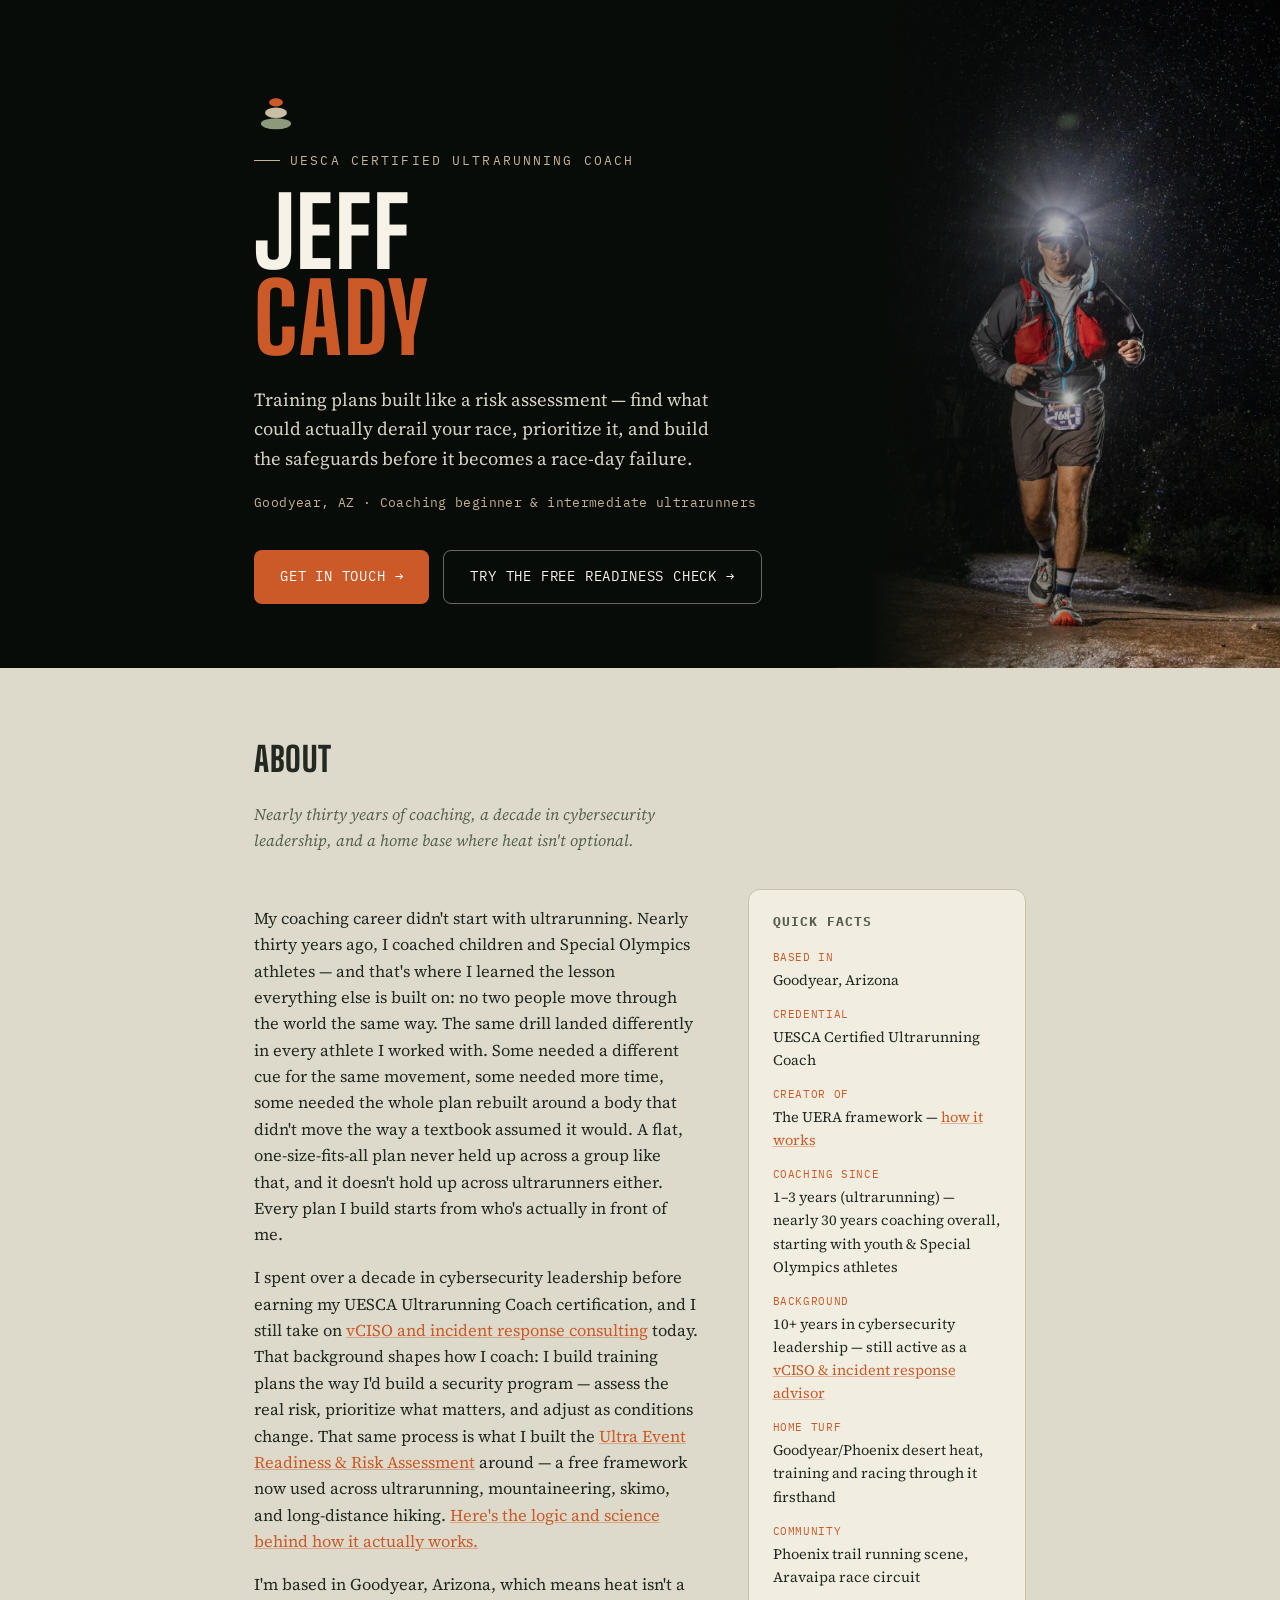
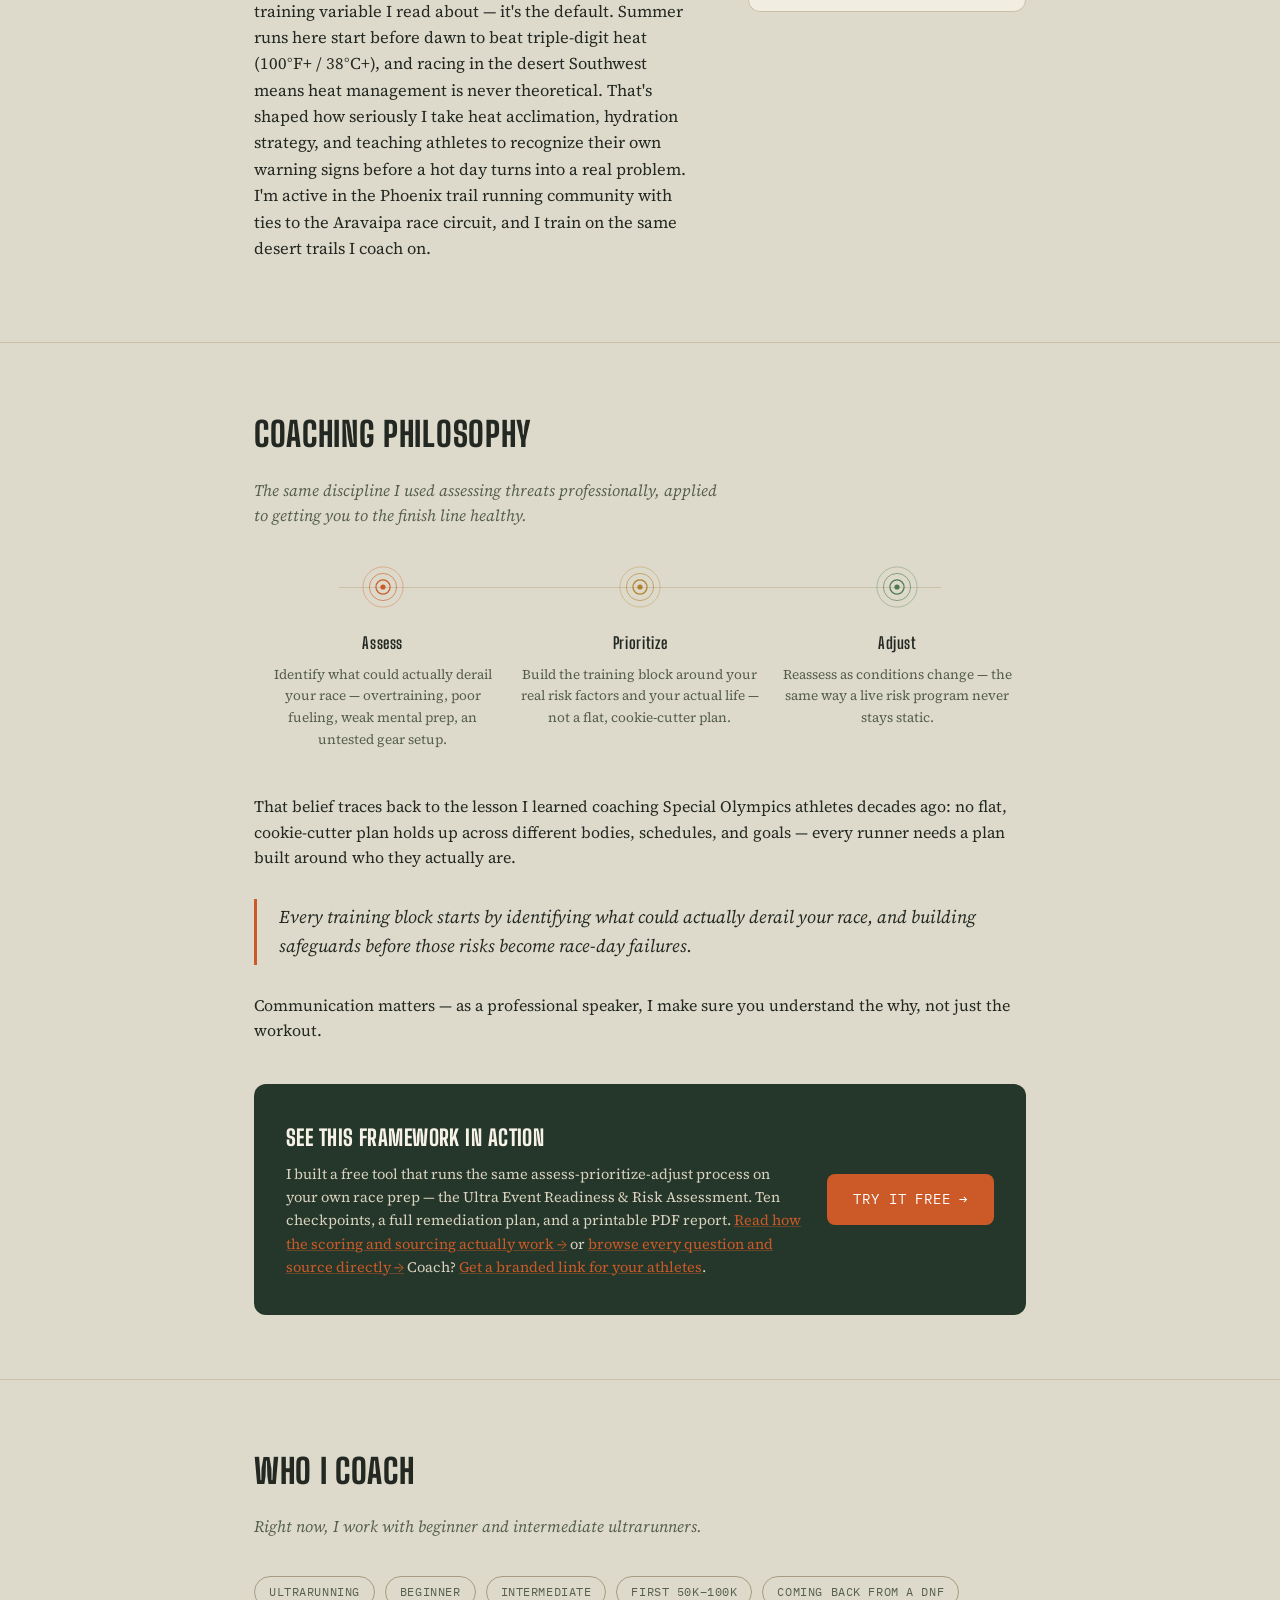
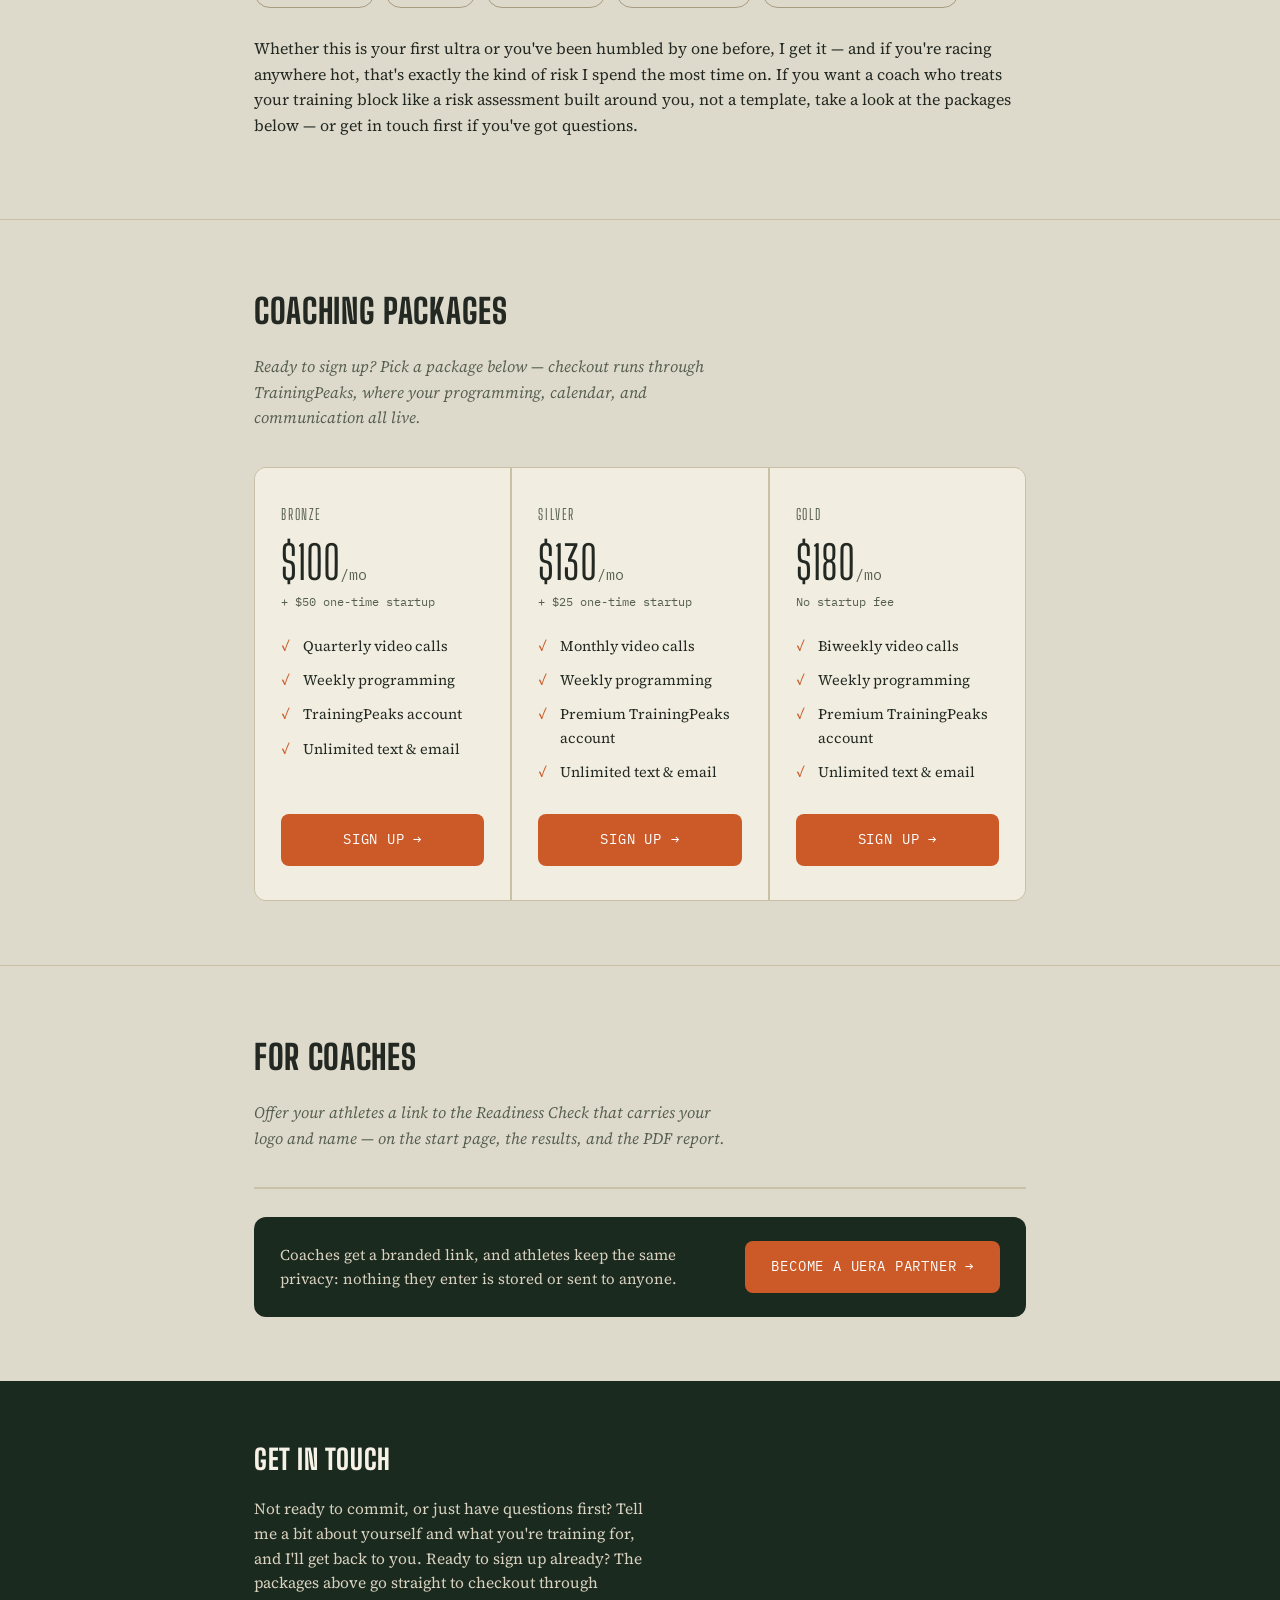
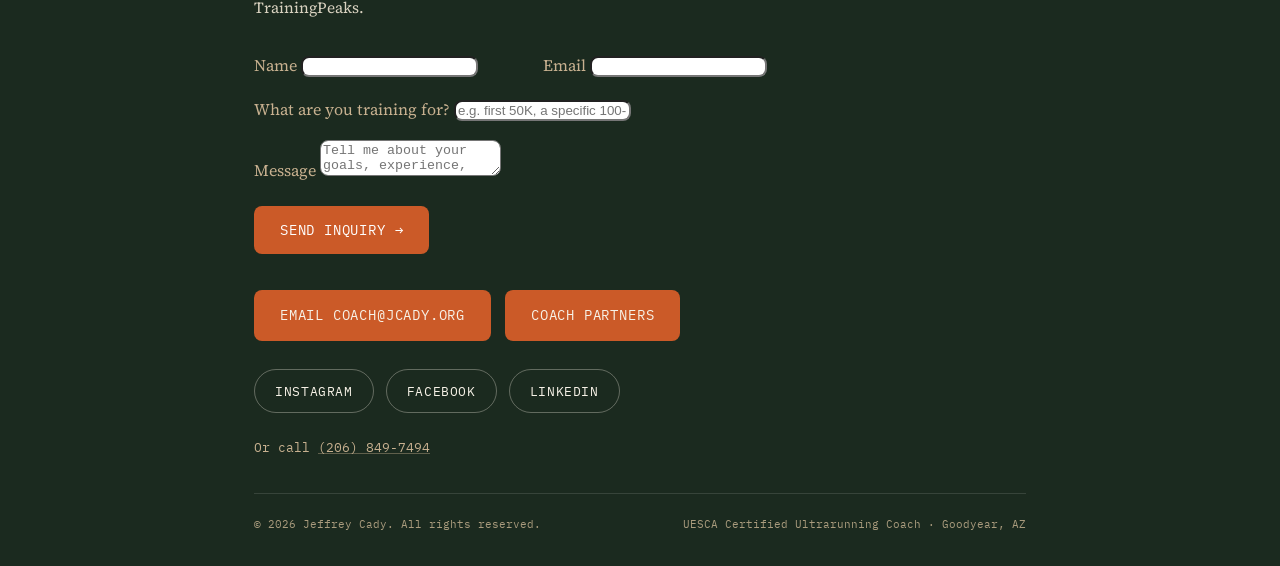
==== commit dce9e8c3: "New hero: night-race portrait with split layout Photo on the right on desktop, across the top on tab" ====
--- a/index.html
+++ b/index.html
@@ -19,11 +19,37 @@
      than the theme's default hero heading size. */
   .hero{
     padding:88px 0 64px;
+    /* Night-race portrait on the right; the left fades to solid so the
+       name and buttons never sit on top of the photo. Previous photo is
+       still in the repo as hero-photo.jpg. */
+    background-color:#080c09;
     background-image:
-      linear-gradient(120deg, rgba(27,42,31,0.93) 0%, rgba(27,42,31,0.82) 45%, rgba(27,42,31,0.58) 100%),
-      url('hero-photo.jpg');
-    background-size:cover;
-    background-position:62% 30%;
+      linear-gradient(90deg, #080c09 0%, #080c09 68%, rgba(8,12,9,0.6) 76%, rgba(8,12,9,0) 90%),
+      url('hero-photo-night.jpg');
+    background-repeat:no-repeat;
+    background-size:auto 100%;
+    background-position:right center;
+  }
+  @media (max-width:980px){
+    /* Tablet and phone: photo across the top, fading into the text below it. */
+    .hero{
+      padding-top:400px;
+      background-image:
+        linear-gradient(90deg, #080c09 calc(50% - 260px), rgba(8,12,9,0) calc(50% - 130px), rgba(8,12,9,0) calc(50% + 130px), #080c09 calc(50% + 260px)),
+        linear-gradient(180deg, rgba(8,12,9,0) 0, rgba(8,12,9,0) 300px, #080c09 620px),
+        url('hero-photo-night.jpg');
+      background-size:auto, auto, min(100%, 520px) auto;
+      background-position:top center;
+    }
+  }
+  @media (max-width:520px){
+    .hero{
+      padding-top:330px;
+      background-image:
+        linear-gradient(180deg, rgba(8,12,9,0) 0, rgba(8,12,9,0) 250px, #080c09 520px),
+        url('hero-photo-night.jpg');
+      background-size:auto, 100% auto;
+    }
   }
   .hero::before{display:none;}
   .hero h1{font-size:clamp(52px, 11vw, 96px); line-height:0.9;}
